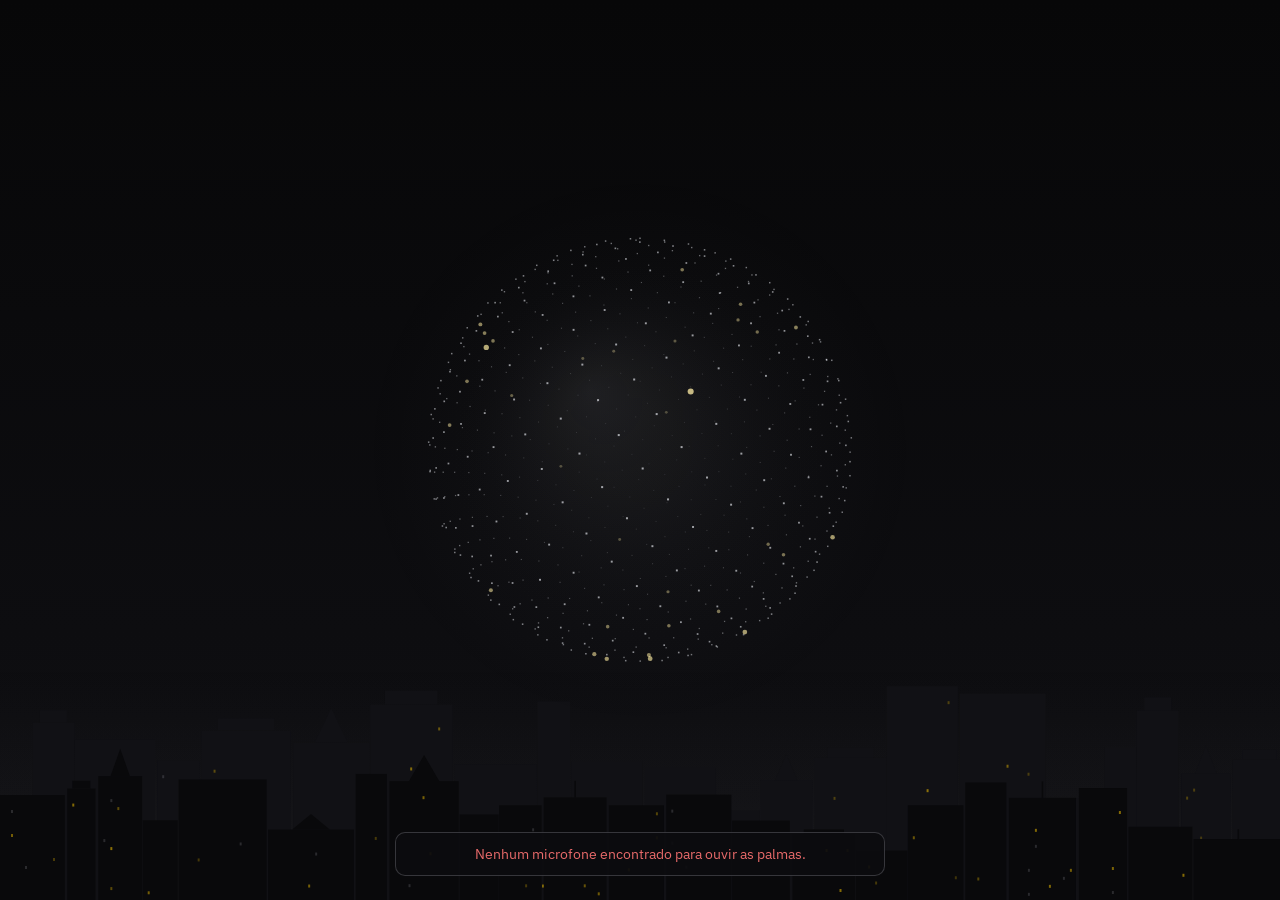
==== contrib/alfred/public/index.html @ 68f91561 "feat(alfred): butler personality — calls the user 'mestre', curiosity of the day, rest and water rem" ====
<!doctype html>
<html lang="pt-BR">
  <head>
    <meta charset="utf-8" />
    <meta name="viewport" content="width=device-width, initial-scale=1, viewport-fit=cover" />
    <title>Alfred</title>
    <link rel="preconnect" href="https://fonts.googleapis.com" />
    <link rel="preconnect" href="https://fonts.gstatic.com" crossorigin />
    <link
      rel="stylesheet"
      href="https://fonts.googleapis.com/css2?family=IBM+Plex+Sans:wght@300;400;500&family=Saira+Condensed:wght@500;600;700&family=Share+Tech+Mono&display=swap"
    />
    <link rel="stylesheet" href="hud.css" />
  </head>
  <body class="voice-only">
    <!-- Só voz: na tela, apenas o globo (e a cidade ao fundo). O microfone fica sempre ligado
         esperando “Alfred” ou duas palmas; o menu abre com a tecla M. -->
    <canvas id="skyline" aria-hidden="true"></canvas>
    <main class="stage" aria-label="Alfred">
      <canvas id="orb" aria-hidden="true"></canvas>
      <p class="sr-only" id="state" data-state="idle" aria-live="polite">Em espera</p>
    </main>
    <p class="notice" id="status" role="alert" hidden></p>
    <button class="menu-key" id="menuBtn" type="button" aria-label="Menu (tecla M)" aria-expanded="false" aria-controls="drawer">≡</button>

    <div class="scrim" id="scrim" hidden></div>
    <aside class="drawer" id="drawer" aria-label="Menu" hidden>
      <div class="drawer-head">
        <h2>ALFRED</h2>
        <button class="icon-btn" type="button" data-close aria-label="Fechar menu">✕</button>
      </div>

      <section>
        <div class="row">
          <h3>Conversa</h3>
          <button class="ghost" id="reset" type="button">Nova conversa</button>
        </div>
        <div id="log" aria-live="polite"></div>
      </section>

      <section>
        <h3>Opções</h3>
        <label class="switch" for="speak">Falar as respostas <input type="checkbox" id="speak" checked /></label>
        <label class="switch" for="wake">Ouvir sempre (responde ao ouvir “Alfred”) <input type="checkbox" id="wake" checked /></label>
        <label class="switch" for="clap">Ativar com duas palmas <input type="checkbox" id="clap" checked /></label>
        <label class="switch" for="clips">Frases gravadas (voz do Fabio) <input type="checkbox" id="clips" checked /></label>
        <label class="field" for="clapSensitivity" id="clapSensitivityField" hidden>
          Sensibilidade das palmas
          <select id="clapSensitivity">
            <option value="baixa">Baixa (ambiente barulhento)</option>
            <option value="media" selected>Média</option>
            <option value="alta">Alta (palmas fracas ou longe do microfone)</option>
          </select>
        </label>
        <div class="field" id="introField">
          <label class="switch" for="introOn">Tocar música ao chamar <input type="checkbox" id="introOn" checked /></label>
          <div class="row">
            <span id="introName" class="help">Tema do Alfred (original)</span>
            <button class="ghost" id="introPick" type="button">Escolher música…</button>
            <button class="ghost" id="introRemove" type="button" hidden>Remover</button>
          </div>
          <input type="file" id="introFile" accept="audio/*" hidden />
          <label class="field" for="introLength">
            Tocar por
            <select id="introLength">
              <option value="8">8 segundos</option>
              <option value="15" selected>15 segundos</option>
              <option value="30">30 segundos</option>
              <option value="0">Música inteira</option>
            </select>
          </label>
        </div>
      </section>

      <section>
        <details class="voice" id="voicePanel">
          <summary>Ajustar a voz</summary>
          <div class="voice-grid">
            <label class="field" for="engine" id="engineField" hidden>
              Motor
              <select id="engine">
                <option value="neural">Voz de IA</option>
                <option value="browser">Voz do navegador</option>
              </select>
            </label>
            <label class="field" for="aiVoice" id="aiVoiceField" hidden>
              Voz de IA
              <select id="aiVoice"></select>
            </label>
            <label class="field" for="voice" id="voiceField">
              Voz
              <select id="voice"></select>
            </label>
            <label class="field" for="rate" id="rateField">
              <span>Velocidade <output id="rateOut"></output></span>
              <input type="range" id="rate" min="0.7" max="1.4" step="0.05" />
            </label>
            <label class="field" for="pitch" id="pitchField">
              <span>Tom <output id="pitchOut"></output></span>
              <input type="range" id="pitch" min="0.5" max="1.3" step="0.05" />
            </label>
            <div class="field">
              <span>&nbsp;</span>
              <div class="row">
                <button class="ghost" id="testVoice" type="button">Testar</button>
                <button class="ghost" id="resetVoice" type="button">Padrão</button>
              </div>
            </div>
          </div>
        </details>
      </section>

      <section>
        <h3>Sistema</h3>
        <dl class="facts">
          <dt>Cérebro</dt>
          <dd id="chipBrain">—</dd>
          <dt>Voz</dt>
          <dd id="chipVoice">—</dd>
          <dt>Servidor</dt>
          <dd id="online">online</dd>
        </dl>
        <p class="help">Diga “Alfred, …” ou bata duas palmas para chamar · a conversa segue sem repetir o nome · “tchau” encerra · clique no globo para conversar · segure Espaço para uma frase · Esc interrompe a fala · tecla M abre e fecha este menu</p>
      </section>
    </aside>

    <script type="module">
      import {
        PHRASES,
        VOICE_DEFAULTS,
        VOICE_TEST_LINE,
        createEarcons,
        createSpeaker,
        greetingFor,
        isStopPhrase,
        matchWakeWord,
      } from "./voice.mjs";
      import { STATE_LABELS, createOrb, drawSkyline, playGothamTheme, setupDrawer } from "./hud.mjs";
      import { startClapListener } from "./clap.mjs";

      const $ = (id) => document.getElementById(id);
      const log = $("log");
      const store = {
        get(key, fallback) {
          try {
            const v = localStorage.getItem("alfred:" + key);
            return v === null ? fallback : JSON.parse(v);
          } catch {
            return fallback;
          }
        },
        set(key, value) {
          try {
            localStorage.setItem("alfred:" + key, JSON.stringify(value));
          } catch {}
        },
      };

      let history = store.get("history", []);
      let token = store.get("token", "");
      // Link do celular (--tunel): a senha vem em #token=… e sai da barra de endereço em seguida.
      const linkToken = location.hash.match(/(?:^#|&)token=([^&]+)/);
      if (linkToken) {
        token = decodeURIComponent(linkToken[1]);
        store.set("token", token);
        window.history.replaceState(null, "", location.pathname + location.search); // `history` aqui é a conversa
      }
      // "voice:v2": the first version stored a lowered pitch that made voices sound robotic.
      let voiceSettings = { ...VOICE_DEFAULTS, ...store.get("voice:v2", {}) };
      let busy = false;
      let ttsAvailable = false;
      let tts = null; // { provider, voice, voices } from /api/health
      // "toggle:listen": the microphone is always on now; the older "toggle:wake" defaulted to off.
      $("wake").checked = store.get("toggle:listen", true);
      for (const id of ["speak", "clips"]) {
        $(id).checked = store.get("toggle:" + id, $(id).checked);
      }

      // ---------- HUD ----------
      const orb = createOrb($("orb"));
      drawSkyline($("skyline"));
      const menu = setupDrawer({ button: $("menuBtn"), drawer: $("drawer"), scrim: $("scrim"), restoreFocus: false });
      function setPhase(phase, label) {
        orb.setState(phase);
        $("state").dataset.state = phase;
        $("state").textContent = label || STATE_LABELS[phase];
      }
      function settle() {
        // as palmas só valem com o Alfred parado (sem ouvir frase, sem falar, sem pensar)
        claps?.setMuted(busy || speaker.speaking || listening === "command" || voiceSession || !!intro);
        if (intro) return setPhase("speaking", "♪ " + introTitle);
        if (busy) return setPhase("thinking");
        if (speaker.speaking) return setPhase("speaking");
        if (listening === "command") return setPhase("listening", voiceSession ? "Ouvindo — pode falar" : "Ouvindo");
        const hints = [];
        if (listening === "wake") hints.push("diga “Alfred”");
        if (claps?.running) hints.push("bata duas palmas");
        setPhase("idle", hints.length ? `Em espera — ${hints.join(" ou ")}` : undefined);
      }

      let audioCtx = null;
      function analyse(audio) {
        // Only route through Web Audio when it is running; a suspended context would mute playback.
        try {
          audioCtx ??= new (window.AudioContext || window.webkitAudioContext)();
          if (audioCtx.state !== "running") return;
          const source = audioCtx.createMediaElementSource(audio);
          const analyser = audioCtx.createAnalyser();
          analyser.fftSize = 512;
          source.connect(analyser);
          analyser.connect(audioCtx.destination);
          orb.attachAnalyser(analyser);
        } catch {}
      }

      const authHeaders = () => (token ? { authorization: "Bearer " + token } : {});
      const earcons = createEarcons();
      const speaker = createSpeaker({
        getSettings: () => voiceSettings,
        fetchNeural: async (text) => {
          const res = await fetch("api/tts", {
            method: "POST",
            headers: { "content-type": "application/json", ...authHeaders() },
            body: JSON.stringify({ text, voice: voiceSettings.aiVoice || tts?.voice }),
          });
          if (!res.ok) throw new Error("tts " + res.status);
          return res.blob();
        },
        // A voz de IA falhou (chave, plano ou créditos): sem aviso na tela, o resto da conversa sai
        // na voz do navegador até o Alfred ser aberto de novo. O motivo aparece na janela preta.
        onError: () => {
          if (voiceSettings.engine !== "neural") return;
          voiceSettings = { ...voiceSettings, engine: "browser" };
          syncVoiceUi();
        },
        onWord: () => orb.pulse(),
        onAudio: analyse,
      });
      function unlockAudio() {
        speaker.unlock();
        if (claps && !claps.running) claps.resume().then(settle);
        try {
          audioCtx ??= new (window.AudioContext || window.webkitAudioContext)();
          if (audioCtx.state === "suspended") audioCtx.resume();
        } catch {}
        if (soundLocked) {
          soundLocked = false;
          clearStatus(SOUND_LOCKED);
          greetOnce();
        }
      }

      // Sem nenhum clique, o navegador pode bloquear o som (e as palmas). O atalho do Alfred abre
      // o Edge já liberado; fora dele, um clique no globo libera.
      const SOUND_LOCKED = "Clique no globo uma vez para ligar o som do Alfred.";
      let soundLocked = false;
      let greeted = false;
      // Ao abrir: na primeira vez do dia, o "bom dia" completo (dia, hora, clima e notícias);
      // nas outras, só "Alfred a postos".
      async function greetOnce() {
        if (greeted) return;
        greeted = true;
        const today = new Date().toLocaleDateString("pt-BR");
        if (!$("speak").checked || store.get("briefing", "") === today) return phrase("inicio");
        try {
          const res = await fetch("api/briefing", { headers: authHeaders(), signal: AbortSignal.timeout(15000) });
          const { text } = await res.json();
          if (!res.ok || !text) throw new Error("briefing " + res.status);
          store.set("briefing", today);
          speaker.sayAll(text);
        } catch {
          phrase("inicio");
        }
      }
      function checkSound() {
        let running = true;
        try {
          audioCtx ??= new (window.AudioContext || window.webkitAudioContext)();
          running = audioCtx.state === "running";
        } catch {}
        if (running) return greetOnce();
        soundLocked = true;
        if ($("status").hidden) setStatus(SOUND_LOCKED, true); // não cobre um aviso mais importante
      }

      // Frases fixas: gravadas (voz do Fabio) quando houver arquivo, senão na voz normal.
      function phrase(name) {
        const p = PHRASES[name];
        if (!p || !$("speak").checked) return false;
        if (p.file && $("clips").checked) speaker.playClip(p.file, p.text);
        else speaker.sayAll(p.text);
        return true;
      }

      // ---------- Interface ----------
      // Só voz: avisos comuns não aparecem; só problemas (microfone, servidor, cérebro) ficam na
      // tela, em uma linha discreta, até serem resolvidos.
      function setStatus(text, warn = false) {
        const show = !!(warn && text);
        $("status").textContent = show ? text : "";
        $("status").hidden = !show;
      }
      // Apaga o aviso só se ele ainda for aquele (outro problema pode ter aparecido depois).
      function clearStatus(text) {
        if ($("status").textContent === text) setStatus("");
      }
      function warnAloud(text) {
        setStatus(text, true);
        if ($("speak").checked) speaker.sayAll(text);
      }

      function addEntry(kind, text) {
        const entry = document.createElement("div");
        entry.className = "entry " + kind;
        const who = document.createElement("span");
        who.className = "who";
        const time = new Date().toLocaleTimeString("pt-BR", { hour: "2-digit", minute: "2-digit" });
        who.textContent = (kind === "user" ? "VOCÊ" : kind === "alfred" ? "ALFRED" : "SISTEMA") + " · " + time;
        const what = document.createElement("div");
        what.className = "what";
        setRichText(what, text);
        entry.append(who, what);
        log.appendChild(entry);
        log.scrollTop = log.scrollHeight;
        return what;
      }

      // Fontes clicáveis: [título](https://…) e endereços soltos viram links; todo o resto é texto.
      // Os elementos são criados um a um (nunca innerHTML), e só links http/https são aceitos.
      const LINKS = /\[([^\]\n]{1,200})\]\((https?:\/\/[^\s)]{1,500})\)|(https?:\/\/[^\s)<>\]]{1,500})/g;
      function setRichText(el, text) {
        el.textContent = "";
        let last = 0;
        for (const m of String(text).matchAll(LINKS)) {
          el.append(text.slice(last, m.index));
          const a = document.createElement("a");
          a.href = m[2] || m[3];
          a.textContent = m[1] || m[3];
          a.target = "_blank";
          a.rel = "noopener noreferrer";
          el.append(a);
          last = m.index + m[0].length;
        }
        el.append(text.slice(last));
      }

      function render() {
        log.innerHTML = "";
        if (history.length === 0) addEntry("alfred", "Boa noite. Em que posso ser útil?");
        for (const m of history) addEntry(m.role === "user" ? "user" : "alfred", m.content);
      }

      function voiceLabel() {
        if (voiceSettings.engine === "neural" && ttsAvailable) {
          return "IA · " + (tts?.voices?.length ? voiceSettings.aiVoice || tts.voice : tts?.label || tts?.voice || "");
        }
        return "Navegador";
      }

      // ---------- Painel de voz ----------
      function syncVoiceUi() {
        $("engine").value = voiceSettings.engine;
        $("rate").value = voiceSettings.rate;
        $("pitch").value = voiceSettings.pitch;
        $("rateOut").textContent = Number(voiceSettings.rate).toFixed(2) + "×";
        $("pitchOut").textContent = Number(voiceSettings.pitch).toFixed(2);
        const neural = voiceSettings.engine === "neural" && ttsAvailable;
        $("voiceField").hidden = neural;
        $("pitchField").hidden = neural;
        $("rateField").hidden = neural;
        $("aiVoiceField").hidden = !neural || !(tts?.voices?.length > 0);
        $("voice").value = voiceSettings.voiceURI;
        $("aiVoice").value = voiceSettings.aiVoice || tts?.voice || "";
        $("chipVoice").textContent = voiceLabel();
      }
      function saveVoice(patch) {
        voiceSettings = { ...voiceSettings, ...patch };
        store.set("voice:v2", voiceSettings);
        syncVoiceUi();
      }
      speaker.onVoices((voices) => {
        const select = $("voice");
        select.innerHTML = "";
        select.add(new Option("Automática (melhor disponível)", ""));
        for (const v of voices) select.add(new Option(`${v.name} (${v.lang})`, v.voiceURI));
        if (voices.length === 0) select.add(new Option("Nenhuma voz em português neste navegador", ""));
        syncVoiceUi();
      });
      $("engine").addEventListener("change", (e) => saveVoice({ engine: e.target.value }));
      $("voice").addEventListener("change", (e) => saveVoice({ voiceURI: e.target.value }));
      $("aiVoice").addEventListener("change", (e) => saveVoice({ aiVoice: e.target.value }));
      $("rate").addEventListener("input", (e) => saveVoice({ rate: Number(e.target.value) }));
      $("pitch").addEventListener("input", (e) => saveVoice({ pitch: Number(e.target.value) }));
      $("testVoice").addEventListener("click", () => {
        unlockAudio();
        speaker.cancel();
        speaker.sayAll(VOICE_TEST_LINE);
      });
      $("resetVoice").addEventListener("click", () => {
        unlockAudio();
        saveVoice({ ...VOICE_DEFAULTS, engine: ttsAvailable ? "neural" : "browser" });
        speaker.cancel();
        speaker.sayAll(VOICE_TEST_LINE);
      });

      speaker.onChange((speaking) => {
        if (speaking) stopListening(); // não ouvir a própria voz
        else scheduleListening();
        settle();
      });

      // ---------- Conversa ----------
      async function ask(text, { viaVoice = false } = {}) {
        text = text.trim();
        if (!text || busy) return;
        busy = true;
        cueNext = viaVoice;
        stopListening();
        speaker.cancel();
        setStatus("");
        settle();
        const chunker = speaker.chunker();
        const say = (pieces) => {
          if ($("speak").checked) for (const p of pieces) speaker.say(p);
        };

        history.push({ role: "user", content: text });
        addEntry("user", text);
        const entry = addEntry("alfred", "…");

        let full = "";
        let saidMoment = false;
        try {
          const res = await fetch("api/chat", {
            method: "POST",
            headers: { "content-type": "application/json", ...authHeaders() },
            body: JSON.stringify({ messages: history }),
          });
          if (res.status === 401) {
            token = window.prompt("Token de acesso do Alfred:") || "";
            store.set("token", token);
            throw new Error("Token inválido. Tente de novo.");
          }
          if (!res.ok) {
            const err = await res.json().catch(() => ({}));
            throw new Error(err.error || "Erro " + res.status);
          }
          const reader = res.body.getReader();
          const decoder = new TextDecoder();
          let buf = "";
          for (;;) {
            const { value, done } = await reader.read();
            if (done) break;
            buf += decoder.decode(value, { stream: true });
            const events = buf.split("\n\n");
            buf = events.pop();
            for (const ev of events) {
              const data = ev.replace(/^data:\s*/, "");
              if (!data || data === "[DONE]") continue;
              const msg = JSON.parse(data);
              if (msg.error) throw new Error(msg.error);
              if (msg.status) {
                setPhase("thinking", msg.status); // “Pesquisando: …”, “Lendo g1.globo.com”
                if (!full && !saidMoment) {
                  saidMoment = true;
                  phrase("momento"); // “Um momento, mestre. Vou verificar.”
                }
                continue;
              }
              full += msg.text;
              entry.textContent = full;
              log.scrollTop = log.scrollHeight;
              say(chunker.push(msg.text));
            }
          }
          say(chunker.flush());
          setRichText(entry, full);
          history.push({ role: "assistant", content: full || "(sem resposta)" });
          store.set("history", history.slice(-40));
        } catch (err) {
          history.pop();
          entry.closest(".entry").remove();
          addEntry("note", err.message);
          phrase("erro"); // o motivo fica no histórico do menu (tecla M)
        } finally {
          busy = false;
          settle();
          scheduleListening();
        }
      }

      // ---------- Microfone ----------
      // O microfone fica sempre esperando “Alfred”. Chamado, ele ouve uma frase, responde e volta a
      // ouvir sozinho, até você dizer "tchau" ou ficar ~1 minuto em silêncio. Enquanto Alfred fala,
      // o microfone fica fechado para ele não ouvir a própria voz.
      const Recognition = window.SpeechRecognition || window.webkitSpeechRecognition;
      const MIC_ERRORS = {
        "not-allowed":
          "O navegador bloqueou o microfone. Libere o microfone para o Alfred nas configurações do Edge, em Permissões do site, e abra o Alfred de novo.",
        "service-not-allowed":
          "Este navegador não liberou o reconhecimento de voz. Abra o Alfred no Edge ou no Chrome.",
        "audio-capture":
          "Nenhum microfone encontrado. Confira se ele está conectado e liberado em Configurações do Windows → Privacidade → Microfone; tento de novo em 30 segundos.",
        network:
          "O reconhecimento de voz não conseguiu conectar. Confira a internet; tento de novo em 30 segundos.",
        "language-not-supported": "Este navegador não reconhece português. Abra o Alfred no Edge ou no Chrome.",
      };
      // Falhas passageiras (internet caiu, microfone desconectado por um momento): tenta de novo.
      const TRANSIENT_MIC_ERRORS = new Set(["network", "audio-capture"]);
      const MAX_SILENT_ROUNDS = 8; // ~1 minuto: o navegador encerra cada escuta após ~5–8 s de silêncio
      let rec = null;
      let listening = null; // "command" | "wake" | null
      let scheduled = null;
      let quickEnds = 0;
      let voiceSession = false;
      let silentRounds = 0;
      let cueNext = false; // bipe só quando é a vez do usuário falar de novo, não a cada reinício
      let retryTimer = null;

      if (!Recognition) {
        $("wake").disabled = true;
        setStatus("Para conversar por voz, abra o Alfred no Edge ou no Chrome — este navegador não tem reconhecimento de voz.", true);
      } else if (navigator.brave) {
        setStatus("O Brave não faz reconhecimento de voz. Para conversar falando, abra o Alfred no Edge ou no Chrome.", true);
      }

      function startVoiceSession() {
        if (!Recognition) {
          setStatus("Para conversar por voz, abra o Alfred no Edge ou no Chrome.", true);
          return;
        }
        voiceSession = true;
        silentRounds = 0;
        quickEnds = 0;
        speaker.cancel();
        earcons.listen();
        listen("command");
      }

      function endVoiceSession(message, warn = false, silent = false) {
        const was = voiceSession;
        voiceSession = false;
        stopListening();
        if (warn) setStatus(message, true);
        if (was && silent) phrase("pausa"); // “Estarei por aqui, mestre. É só chamar.”
        scheduleListening(); // volta a esperar “Alfred”, se essa opção estiver ligada
      }

      // Mostra o problema e volta a ouvir sozinho daqui a 30 s (o microfone é sempre ligado).
      function retryListening(message) {
        setStatus(message, true);
        clearTimeout(retryTimer);
        retryTimer = setTimeout(() => {
          clearStatus(message);
          scheduleListening();
        }, 30_000);
      }

      function stopListening() {
        clearTimeout(scheduled);
        scheduled = null;
        if (!rec) return;
        const r = rec;
        rec = null;
        listening = null;
        r.onend = null;
        r.onresult = null;
        r.onerror = null;
        try {
          r.abort();
        } catch {}
        settle();
      }

      function listen(mode) {
        if (!Recognition) return;
        stopListening();
        const r = new Recognition();
        r.lang = "pt-BR";
        r.interimResults = true;
        r.continuous = mode === "wake";
        r.maxAlternatives = 1;
        const startedAt = Date.now();
        let finalText = "";
        let commandText = "";
        let fired = false;
        let heardSomething = false;
        let fatal = null;

        r.onresult = (e) => {
          heardSomething = true;
          let interim = "";
          for (let i = e.resultIndex; i < e.results.length; i++) {
            const res = e.results[i];
            if (res.isFinal) finalText += res[0].transcript + " ";
            else interim += res[0].transcript;
          }
          if (mode === "command") {
            commandText = (finalText + interim).trim();
            return;
          }
          // wake: só reage a frases finais que contêm “Alfred”; o resto é descartado.
          if (fired) return;
          const heard = matchWakeWord(finalText);
          if (!heard) {
            finalText = "";
            return;
          }
          fired = true;
          voiceSession = true; // chamou pelo nome: a conversa continua por voz
          silentRounds = 0;
          stopListening();
          if (heard.command) {
            ask(heard.command, { viaVoice: true });
          } else {
            cueNext = true; // bipe quando ele terminar de falar e for a sua vez
            if (!phrase("chamada")) scheduleListening(); // “Pois não, mestre?”
          }
        };
        r.onerror = (e) => {
          if (MIC_ERRORS[e.error]) fatal = e.error;
          // "no-speech" e "aborted" são normais: silêncio, ou nós mesmos fechamos o microfone.
        };
        r.onend = () => {
          if (rec !== r) return;
          rec = null;
          listening = null;
          settle();
          if (fatal && TRANSIENT_MIC_ERRORS.has(fatal)) {
            voiceSession = false;
            retryListening(MIC_ERRORS[fatal]);
            return;
          }
          if (fatal) {
            // Só nesta abertura: ao abrir o Alfred de novo, ele tenta o microfone outra vez.
            $("wake").checked = false;
            endVoiceSession();
            warnAloud(MIC_ERRORS[fatal]);
            return;
          }
          if (mode === "command") {
            const text = commandText.trim();
            if (text) {
              silentRounds = 0;
              if (voiceSession && isStopPhrase(text)) {
                endVoiceSession();
                phrase("despedida"); // “Às suas ordens, mestre.”
                return;
              }
              earcons.done();
              ask(text, { viaVoice: true });
              return;
            }
            if (voiceSession && ++silentRounds >= MAX_SILENT_ROUNDS) {
              endVoiceSession("", false, true); // volta a esperar “Alfred”
              return;
            }
          }
          // Evita loop quente se o reconhecimento cair logo ao abrir (sem rede, sem permissão).
          quickEnds = !heardSomething && Date.now() - startedAt < 1500 ? quickEnds + 1 : 0;
          if (quickEnds >= 3) {
            // O microfone fica sempre ligado: em vez de desistir, tenta de novo daqui a pouco.
            quickEnds = 0;
            voiceSession = false;
            retryListening("O microfone parou de responder. Confira se ele está liberado; tento de novo em 30 segundos.");
            return;
          }
          scheduleListening();
        };

        try {
          r.start();
        } catch {
          return;
        }
        rec = r;
        listening = mode;
        settle();
      }

      // Decide o que o microfone faz quando Alfred termina de falar (ou quando uma escuta acaba).
      function scheduleListening() {
        clearTimeout(scheduled);
        scheduled = setTimeout(() => {
          scheduled = null;
          if (busy || speaker.speaking || rec || intro) return;
          if (voiceSession) {
            if (cueNext) earcons.listen();
            cueNext = false;
            return listen("command");
          }
          if ($("wake").checked) listen("wake");
        }, 200);
      }

      function interrupt() {
        stopIntro();
        speaker.cancel();
        settle();
      }

      // Clique no globo: libera o som, corta a música de abertura ou liga/desliga a conversa.
      // Segurar o globo (~0,7 s) abre o menu: é o jeito no celular, que não tem a tecla M.
      let pressTimer = null;
      let longPressed = false;
      $("orb").addEventListener("pointerdown", () => {
        longPressed = false;
        clearTimeout(pressTimer);
        pressTimer = setTimeout(() => {
          longPressed = true;
          menu.open(true);
        }, 700);
      });
      for (const ev of ["pointerup", "pointerleave", "pointercancel"]) {
        $("orb").addEventListener(ev, () => clearTimeout(pressTimer));
      }
      $("orb").addEventListener("contextmenu", (e) => e.preventDefault());
      $("orb").addEventListener("click", () => {
        if (longPressed) return; // foi o toque longo do menu
        const wasLocked = soundLocked;
        unlockAudio();
        if (wasLocked) return; // esse clique só ligou o som (e o “Alfred a postos”)
        if (intro) return stopIntro();
        if (voiceSession) endVoiceSession();
        else startVoiceSession();
      });
      $("wake").addEventListener("change", (e) => {
        store.set("toggle:listen", e.target.checked);
        if (e.target.checked) scheduleListening();
        else if (listening === "wake") stopListening();
      });
      $("clips").addEventListener("change", (e) => store.set("toggle:clips", e.target.checked));
      $("speak").addEventListener("change", (e) => {
        store.set("toggle:speak", e.target.checked);
        if (!e.target.checked) speaker.cancel();
      });

      // ---------- Duas palmas ----------
      // O microfone fica aberto só para o detector de palmas (no próprio PC, nada é enviado).
      // Duas palmas com o Alfred parado: ele responde e começa a conversa por voz.
      let claps = null;
      let clapStarting = false;
      const CLAP_ERRORS = {
        unsupported: "Este navegador não consegue ouvir palmas. Use o Edge ou o Chrome.",
        denied: "O navegador bloqueou o microfone para as palmas. Libere o microfone para o Alfred nas configurações do Edge, em Permissões do site.",
        "no-mic": "Nenhum microfone encontrado para ouvir as palmas.",
      };

      async function onDoubleClap() {
        if (voiceSession || busy || speaker.speaking || intro) return;
        stopListening(); // sai do “Chamar por Alfred” já: nada de responder por cima da música
        if ($("introOn").checked) {
          const music = await idb("get");
          if (music) await playIntro(music);
          else await playTheme();
          if (voiceSession || busy || speaker.speaking) return; // algo começou durante a música
        }
        voiceSession = true;
        silentRounds = 0;
        quickEnds = 0;
        cueNext = true;
        // “Bom dia / Boa tarde / Boa noite, mestre. Em que posso ser útil?” — ao terminar, ele ouve
        if (!phrase(greetingFor())) listen("command");
        settle();
      }

      async function enableClaps() {
        if (claps || clapStarting) return;
        clapStarting = true;
        try {
          claps = await startClapListener({
            sensitivity: $("clapSensitivity").value,
            onDoubleClap,
          });
          if (!$("clap").checked) {
            claps.stop(); // desligaram enquanto o microfone abria
            claps = null;
            return;
          }
          if (!claps.running) checkSound(); // o navegador ainda não liberou o som: pede um clique
        } catch (err) {
          $("clap").checked = false; // só nesta abertura
          setStatus(CLAP_ERRORS[err?.code] || "Não consegui ligar o detector de palmas.", true);
        } finally {
          clapStarting = false;
          $("clapSensitivityField").hidden = !$("clap").checked;
          settle();
        }
      }

      function disableClaps() {
        claps?.stop();
        claps = null;
        settle();
      }

      // "toggle:claps": as palmas agora vêm ligadas; a chave antiga podia guardar um "desligado" antigo.
      $("clap").checked = store.get("toggle:claps", true);
      $("clapSensitivity").value = store.get("clapSensitivity", "media");
      $("clapSensitivityField").hidden = !$("clap").checked;
      $("clap").addEventListener("change", (e) => {
        store.set("toggle:claps", e.target.checked);
        $("clapSensitivityField").hidden = !e.target.checked;
        if (e.target.checked) {
          unlockAudio();
          enableClaps();
        } else disableClaps();
      });
      // ---------- Música de abertura ----------
      // O arquivo escolhido fica guardado no navegador deste PC (IndexedDB) e toca antes do
      // “Pois não, mestre?” quando você bate duas palmas.
      let intro = null; // { audio, timer, done }
      let introTitle = "";

      function idb(op, value) {
        return new Promise((resolve) => {
          let req;
          try {
            req = indexedDB.open("alfred", 1);
          } catch {
            return resolve(null);
          }
          req.onupgradeneeded = () => req.result.createObjectStore("files");
          req.onerror = () => resolve(null);
          req.onsuccess = () => {
            const tx = req.result.transaction("files", op === "get" ? "readonly" : "readwrite");
            const store = tx.objectStore("files");
            const r = op === "get" ? store.get("intro") : op === "set" ? store.put(value, "intro") : store.delete("intro");
            r.onsuccess = () => resolve(op === "get" ? r.result ?? null : true);
            r.onerror = () => resolve(null);
          };
        });
      }

      function playIntro(music) {
        return new Promise((resolve) => {
          const url = URL.createObjectURL(music.blob);
          const audio = new Audio(url);
          introTitle = music.name.replace(/\.[^.]+$/, "");
          const seconds = Number($("introLength").value);
          let fading = null;
          const done = () => {
            if (!intro || intro.audio !== audio) return;
            clearTimeout(intro.timer);
            clearInterval(fading);
            audio.pause();
            URL.revokeObjectURL(url);
            intro = null;
            settle();
            resolve();
          };
          const fadeOut = () => {
            fading = setInterval(() => {
              audio.volume = Math.max(0, audio.volume - 0.05);
              if (audio.volume <= 0.01) done();
            }, 100); // ~2 s
          };
          intro = { audio, done, timer: seconds > 0 ? setTimeout(fadeOut, seconds * 1000) : null };
          audio.onended = done;
          audio.onerror = done;
          analyse(audio); // o globo pulsa com a música
          settle();
          audio.play().catch(done);
        });
      }

      // Sem arquivo escolhido: o “Tema do Alfred”, composto na hora pelo navegador.
      function playTheme() {
        try {
          audioCtx ??= new (window.AudioContext || window.webkitAudioContext)();
        } catch {
          return Promise.resolve();
        }
        if (audioCtx.state !== "running") audioCtx.resume();
        const analyser = audioCtx.createAnalyser();
        analyser.fftSize = 512;
        analyser.connect(audioCtx.destination);
        orb.attachAnalyser(analyser);
        const theme = playGothamTheme(audioCtx, analyser);
        introTitle = "Tema do Alfred";
        return new Promise((resolve) => {
          const done = () => {
            if (!intro || intro.theme !== theme) return;
            intro = null;
            settle();
            resolve();
          };
          intro = { theme, done: () => (theme.stop(), done()) };
          theme.done.then(done);
          settle();
        });
      }

      function stopIntro() {
        intro?.done();
      }

      async function showIntro() {
        const music = await idb("get");
        $("introName").textContent = music ? music.name : "Tema do Alfred (original)";
        $("introRemove").hidden = !music;
      }
      $("introPick").addEventListener("click", () => $("introFile").click());
      $("introFile").addEventListener("change", async (e) => {
        const file = e.target.files?.[0];
        e.target.value = "";
        if (!file) return;
        const ok = await idb("set", { name: file.name, blob: file });
        setStatus(ok ? `Música de abertura: ${file.name}` : "Não consegui guardar a música neste navegador.", !ok);
        showIntro();
      });
      $("introRemove").addEventListener("click", async () => {
        await idb("delete");
        showIntro();
      });
      $("introOn").checked = store.get("toggle:introOn", true);
      $("introOn").addEventListener("change", (e) => store.set("toggle:introOn", e.target.checked));
      $("introLength").value = store.get("introLength", "15");
      $("introLength").addEventListener("change", (e) => store.set("introLength", e.target.value));
      showIntro();

      $("clapSensitivity").addEventListener("change", (e) => {
        store.set("clapSensitivity", e.target.value);
        claps?.setSensitivity(e.target.value);
      });
      document.addEventListener("keydown", (e) => {
        if (e.key === "Escape") interrupt();
        // M abre e fecha o menu (opções, voz, histórico), que não aparece na tela.
        if ((e.key === "m" || e.key === "M") && !e.ctrlKey && !e.metaKey && !e.altKey && !e.repeat) {
          const typing = /^(INPUT|SELECT|TEXTAREA)$/.test(document.activeElement?.tagName ?? "");
          if (!typing) {
            e.preventDefault();
            menu.open($("drawer").hidden);
          }
        }
        // Espaço (fora do campo de texto): segure para falar uma frase só.
        if (e.code === "Space" && document.activeElement === document.body && !e.repeat) {
          e.preventDefault();
          const wasLocked = soundLocked;
          unlockAudio();
          if (wasLocked) return; // essa tecla só ligou o som (e o “Alfred a postos”)
          speaker.cancel();
          if (listening !== "command") {
            earcons.listen();
            listen("command");
          }
        }
      });
      document.addEventListener("keyup", (e) => {
        if (e.code === "Space" && listening === "command" && !voiceSession && document.activeElement === document.body) {
          rec.stop();
        }
      });
      document.addEventListener("pointerdown", unlockAudio, { once: true });

      $("reset").addEventListener("click", () => {
        interrupt();
        history = [];
        store.set("history", history);
        render();
      });

      fetch("api/health")
        .then((r) => r.json())
        .then((h) => {
          $("chipBrain").textContent = h.brain || "nenhum";
          if (h.brainFound === false) {
            if ($("speak").checked) speaker.sayAll("Estou sem cérebro para responder, mestre.");
            setStatus("Sem cérebro: rode o instalador de novo e escolha a opção 1 (IA no seu PC, grátis e sem chave), ou coloque uma chave grátis do Gemini (aistudio.google.com/apikey) em GEMINI_API_KEY no alfred.env, ou instale o Claude Code, ou coloque OPENAI_API_KEY. Rode windows\\diagnostico.cmd para testar.", true);
          }
          tts = h.tts || null;
          ttsAvailable = !!tts;
          $("engineField").hidden = !ttsAvailable;
          const aiSelect = $("aiVoice");
          aiSelect.innerHTML = "";
          for (const v of tts?.voices ?? []) aiSelect.add(new Option(v === tts.voice ? v + " (padrão)" : v, v));
          // Uma voz de IA nova (ex.: a chave do ElevenLabs acabou de entrar) passa a ser a voz do Alfred.
          if (ttsAvailable && (!store.get("voice:v2", null) || store.get("ttsProvider", "") !== tts.provider)) {
            saveVoice({ engine: "neural" });
          }
          store.set("ttsProvider", tts?.provider || "");
          if (!ttsAvailable && voiceSettings.engine === "neural") saveVoice({ engine: "browser" });
          syncVoiceUi();
        })
        .catch(() => {
          $("online").textContent = "offline";
          setStatus("Servidor do Alfred offline.", true);
        });

      syncVoiceUi();
      render();
      settle();
      if ($("wake").checked) scheduleListening();
      if ($("clap").checked) enableClaps();
      setTimeout(checkSound, 300); // “Alfred a postos, mestre. É só me chamar.”
    </script>
  </body>
</html>
---- contrib/alfred/public/hud.css ----
/* Alfred — Gotham à noite. Shared by the local page and the Claude artifact.
   Layout: wordmark + clock + menu on top / the particle globe and Alfred's words in the middle /
   one quiet input bar at the bottom. Everything else (history, voice settings, options) lives in
   a drawer behind the menu. Near-black, graphite and a single sparing yellow. Single dark theme on
   purpose; every color is explicit so any host background is covered. */
:root {
  --void: #070708;
  --night: #0d0d10;
  --surface: #121215;
  --line: rgba(190, 192, 200, 0.12);
  --line-strong: rgba(190, 192, 200, 0.24);
  --bright: #ecebe7;
  --text: #a7a9b0;
  --muted: #64666d;
  --accent: #f5c400;
  --danger: #e86a6a;
  --font-display: "Saira Condensed", "Arial Narrow", "Segoe UI", system-ui, sans-serif;
  --font-body: "IBM Plex Sans", system-ui, -apple-system, "Segoe UI", sans-serif;
  --font-data: "Share Tech Mono", ui-monospace, "Cascadia Mono", Consolas, monospace;
  color-scheme: dark;
}
* {
  box-sizing: border-box;
}
[hidden] {
  display: none !important;
}
html,
body {
  height: 100%;
  margin: 0;
}
body {
  background: linear-gradient(to bottom, var(--void) 0%, var(--night) 70%, #101013 100%);
  color: var(--text);
  font: 15px/1.55 var(--font-body);
  overflow: hidden;
}

/* the city: one dark silhouette at the bottom, drawn by hud.mjs */
#skyline {
  position: fixed;
  left: 0;
  right: 0;
  bottom: 0;
  width: 100%;
  height: 26vh;
  pointer-events: none;
  z-index: 0;
}

.hud {
  position: relative;
  z-index: 1;
  height: 100%;
  display: grid;
  grid-template-rows: auto minmax(0, 1fr) auto;
  grid-template-columns: minmax(0, 1fr);
  max-width: 960px;
  margin: 0 auto;
  padding-inline: 16px;
}

/* ---------- top ---------- */
.hud-top {
  display: flex;
  align-items: center;
  gap: 16px;
  padding-block: 18px 0;
}
.wordmark {
  margin: 0;
  flex: 1;
  font: 600 1.05rem/1 var(--font-display);
  letter-spacing: 0.5em;
  color: var(--bright);
}
.clock {
  font: 0.85rem/1 var(--font-data);
  letter-spacing: 0.08em;
  font-variant-numeric: tabular-nums;
  color: var(--muted);
}
button.icon-btn {
  width: 40px;
  height: 40px;
  min-height: 0;
  padding: 0;
  border-color: transparent;
  font: 1.25rem/1 var(--font-body);
  letter-spacing: 0;
  color: var(--text);
}
button.icon-btn:hover:not(:disabled) {
  border-color: var(--line-strong);
  background: none;
}

/* ---------- stage ---------- */
.stage {
  display: flex;
  flex-direction: column;
  align-items: center;
  justify-content: center;
  gap: 14px;
  min-height: 0;
  padding-block: 8px 4vh;
  text-align: center;
}
#orb {
  width: min(46vh, 100%, 420px);
  aspect-ratio: 1;
  max-width: 100%;
  display: block;
}
.state {
  font: 500 0.72rem/1 var(--font-display);
  letter-spacing: 0.42em;
  text-transform: uppercase;
  color: var(--muted);
}
.state[data-state="listening"],
.state[data-state="speaking"] {
  color: var(--accent);
}
.caption {
  min-height: 3em;
  max-width: 34em;
  margin: 0;
  font: 300 1.3rem/1.5 var(--font-body);
  color: var(--bright);
  text-wrap: balance;
  overflow-wrap: anywhere;
}
.suggestions {
  display: flex;
  flex-wrap: wrap;
  justify-content: center;
  gap: 8px;
  max-width: 560px;
}
.suggestions button {
  text-transform: none;
  letter-spacing: 0.01em;
  font: 0.88rem/1.2 var(--font-body);
  color: var(--text);
  border-color: var(--line);
  min-height: 36px;
}

/* ---------- input bar ---------- */
.hud-bar {
  padding-block: 0 20px;
  padding-bottom: calc(20px + env(safe-area-inset-bottom, 0px));
}
.status {
  display: flex;
  justify-content: center;
  align-items: center;
  flex-wrap: wrap;
  gap: 10px;
  min-height: 1.4em;
  margin: 0 0 10px;
  font-size: 0.85rem;
  color: var(--text);
  text-align: center;
}
#status.warn {
  color: var(--danger);
}
.hud-bar form {
  display: flex;
  align-items: center;
  gap: 6px;
  max-width: 640px;
  margin: 0 auto;
  padding: 6px;
  border: 1px solid var(--line);
  border-radius: 999px;
  background: rgba(18, 18, 21, 0.86);
  backdrop-filter: blur(8px);
}
.hud-bar form:focus-within {
  border-color: var(--line-strong);
}
button#mic {
  flex: none;
  width: 44px;
  height: 44px;
  min-height: 0;
  padding: 0;
  border-radius: 50%;
  font: 1.1rem/1 var(--font-body);
  letter-spacing: 0;
}
/* voice conversation on: the ring stays lit; it breathes while it is your turn */
button#mic.session {
  border-color: var(--accent);
  color: var(--accent);
}
button#mic.listening,
button#mic.on {
  border-color: var(--accent);
  color: var(--accent);
  box-shadow: 0 0 0 4px rgba(245, 196, 0, 0.12);
  animation: mic-breathe 1.6s ease-in-out infinite;
}
@keyframes mic-breathe {
  50% {
    box-shadow: 0 0 0 7px rgba(245, 196, 0, 0.05);
  }
}
#text {
  flex: 1;
  min-width: 0;
  border: 0;
  outline: none;
  background: none;
  color: var(--bright);
  font: 1rem var(--font-body);
  padding: 10px 6px;
}
#text::placeholder {
  color: var(--muted);
}
button#send {
  flex: none;
  width: 44px;
  height: 44px;
  min-height: 0;
  padding: 0;
  border-radius: 50%;
  border: 0;
  background: var(--bright);
  color: var(--void);
  font: 600 1.1rem/1 var(--font-body);
  letter-spacing: 0;
}
button#send:hover:not(:disabled) {
  background: #ffffff;
}

/* ---------- buttons (generic) ---------- */
button {
  font: 500 0.78rem/1 var(--font-display);
  letter-spacing: 0.14em;
  text-transform: uppercase;
  color: var(--bright);
  background: none;
  border: 1px solid var(--line-strong);
  border-radius: 6px;
  padding: 9px 14px;
  min-height: 38px;
  cursor: pointer;
  transition:
    background 0.2s,
    border-color 0.2s;
}
button:hover:not(:disabled) {
  background: rgba(236, 235, 231, 0.06);
}
button:disabled {
  opacity: 0.4;
  cursor: default;
}
button.ghost {
  min-height: 32px;
  padding: 7px 12px;
}
button.text-btn {
  border: 0;
  min-height: 0;
  padding: 2px 4px;
  color: var(--accent);
}
button:focus-visible,
input:focus-visible,
select:focus-visible,
summary:focus-visible {
  outline: 2px solid var(--accent);
  outline-offset: 2px;
}
#text:focus-visible {
  outline: none;
}

/* ---------- drawer (menu) ---------- */
.scrim {
  position: fixed;
  inset: 0;
  z-index: 20;
  background: rgba(0, 0, 0, 0.55);
}
.drawer {
  position: fixed;
  top: 0;
  right: 0;
  bottom: 0;
  z-index: 21;
  width: min(400px, 100%);
  display: flex;
  flex-direction: column;
  gap: 24px;
  padding: 20px;
  padding-top: calc(20px + env(safe-area-inset-top, 0px));
  padding-bottom: calc(20px + env(safe-area-inset-bottom, 0px));
  background: var(--surface);
  border-left: 1px solid var(--line);
  overflow-y: auto;
}
.drawer-head {
  display: flex;
  align-items: center;
  justify-content: space-between;
}
.drawer h2 {
  margin: 0;
  font: 600 1rem/1 var(--font-display);
  letter-spacing: 0.42em;
  color: var(--bright);
}
.drawer h3 {
  margin: 0;
  font: 600 0.74rem/1 var(--font-display);
  letter-spacing: 0.3em;
  text-transform: uppercase;
  color: var(--muted);
}
.drawer section {
  display: grid;
  gap: 12px;
}
.drawer .row {
  display: flex;
  flex-wrap: wrap;
  align-items: center;
  justify-content: space-between;
  gap: 8px;
}
.switch {
  display: flex;
  align-items: center;
  justify-content: space-between;
  gap: 12px;
  color: var(--text);
  cursor: pointer;
}
.switch input {
  accent-color: var(--accent);
  width: 18px;
  height: 18px;
  margin: 0;
}
.facts {
  display: grid;
  grid-template-columns: auto 1fr;
  gap: 6px 14px;
  margin: 0;
  font-size: 0.88rem;
}
.facts dt {
  color: var(--muted);
}
.facts dd {
  margin: 0;
  color: var(--bright);
  min-width: 0;
  overflow-wrap: anywhere;
}
.help {
  margin: 0;
  font-size: 0.85rem;
  color: var(--muted);
}

/* history */
#log {
  display: flex;
  flex-direction: column;
  gap: 12px;
  max-height: 40vh;
  overflow-y: auto;
  padding-right: 4px;
  scrollbar-color: var(--line-strong) transparent;
}
.entry {
  display: grid;
  gap: 2px;
  min-width: 0;
}
.entry .who {
  font: 0.68rem/1 var(--font-data);
  letter-spacing: 0.14em;
  color: var(--muted);
}
.entry.user .who {
  color: var(--accent);
}
.entry .what {
  white-space: pre-wrap;
  overflow-wrap: anywhere;
  color: var(--text);
}
.entry.alfred .what {
  color: var(--bright);
}
.entry .what a {
  color: var(--accent);
  text-decoration: none;
  border-bottom: 1px solid rgba(245, 196, 0, 0.35);
}
.entry .what a:hover {
  border-bottom-color: var(--accent);
}
.entry.note .what {
  color: var(--danger);
  font-size: 0.88rem;
}

/* voice settings */
details.voice summary {
  cursor: pointer;
  color: var(--text);
  list-style: none;
}
details.voice summary::-webkit-details-marker {
  display: none;
}
details.voice summary::after {
  content: " ›";
  color: var(--muted);
}
details.voice[open] summary::after {
  content: " ⌄";
}
.voice-grid {
  display: grid;
  grid-template-columns: repeat(auto-fit, minmax(min(150px, 100%), 1fr));
  gap: 12px 14px;
  padding-top: 12px;
}
.field {
  display: flex;
  flex-direction: column;
  gap: 4px;
  min-width: 0;
  font: 0.72rem/1.2 var(--font-data);
  letter-spacing: 0.08em;
  color: var(--muted);
}
.field output {
  color: var(--bright);
}
.field select,
.field input[type="range"] {
  width: 100%;
}
select {
  font: 0.85rem var(--font-body);
  color: var(--bright);
  background: var(--night);
  border: 1px solid var(--line-strong);
  border-radius: 6px;
  padding: 7px 8px;
}
input[type="range"] {
  accent-color: var(--accent);
}

/* ---------- narrow screens ---------- */
/* ---------- local page: voice only ----------
   Just the globe over the city. The microphone is always on; problems show as one quiet line at
   the bottom; the menu button stays invisible until reached with Tab (or opened with the M key). */
.sr-only {
  position: absolute;
  width: 1px;
  height: 1px;
  margin: -1px;
  padding: 0;
  overflow: hidden;
  clip: rect(0 0 0 0);
  white-space: nowrap;
  border: 0;
}
body.voice-only .stage {
  position: relative;
  z-index: 1;
  height: 100%;
  padding: 16px;
}
body.voice-only #orb {
  width: min(62vh, 100%, 560px);
  cursor: pointer;
}
body.voice-only .notice {
  position: fixed;
  z-index: 2;
  left: 16px;
  right: 16px;
  bottom: calc(24px + env(safe-area-inset-bottom, 0px));
  max-width: 34em;
  margin: 0 auto;
  padding: 10px 14px;
  border: 1px solid var(--line-strong);
  border-radius: 10px;
  background: rgba(13, 13, 16, 0.92);
  color: var(--danger);
  font-size: 0.9rem;
  text-align: center;
}
body.voice-only .menu-key {
  position: fixed;
  z-index: 2;
  top: 12px;
  right: 12px;
  width: 40px;
  height: 40px;
  min-height: 0;
  padding: 0;
  opacity: 0;
  pointer-events: none;
}
body.voice-only .menu-key:focus-visible {
  opacity: 1;
  pointer-events: auto;
}

@media (max-width: 640px) {
  #orb {
    width: min(68vw, 300px);
  }
  .caption {
    font-size: 1.12rem;
  }
}
@media (prefers-reduced-motion: reduce) {
  button#mic.listening,
  button#mic.on {
    animation: none;
  }
}
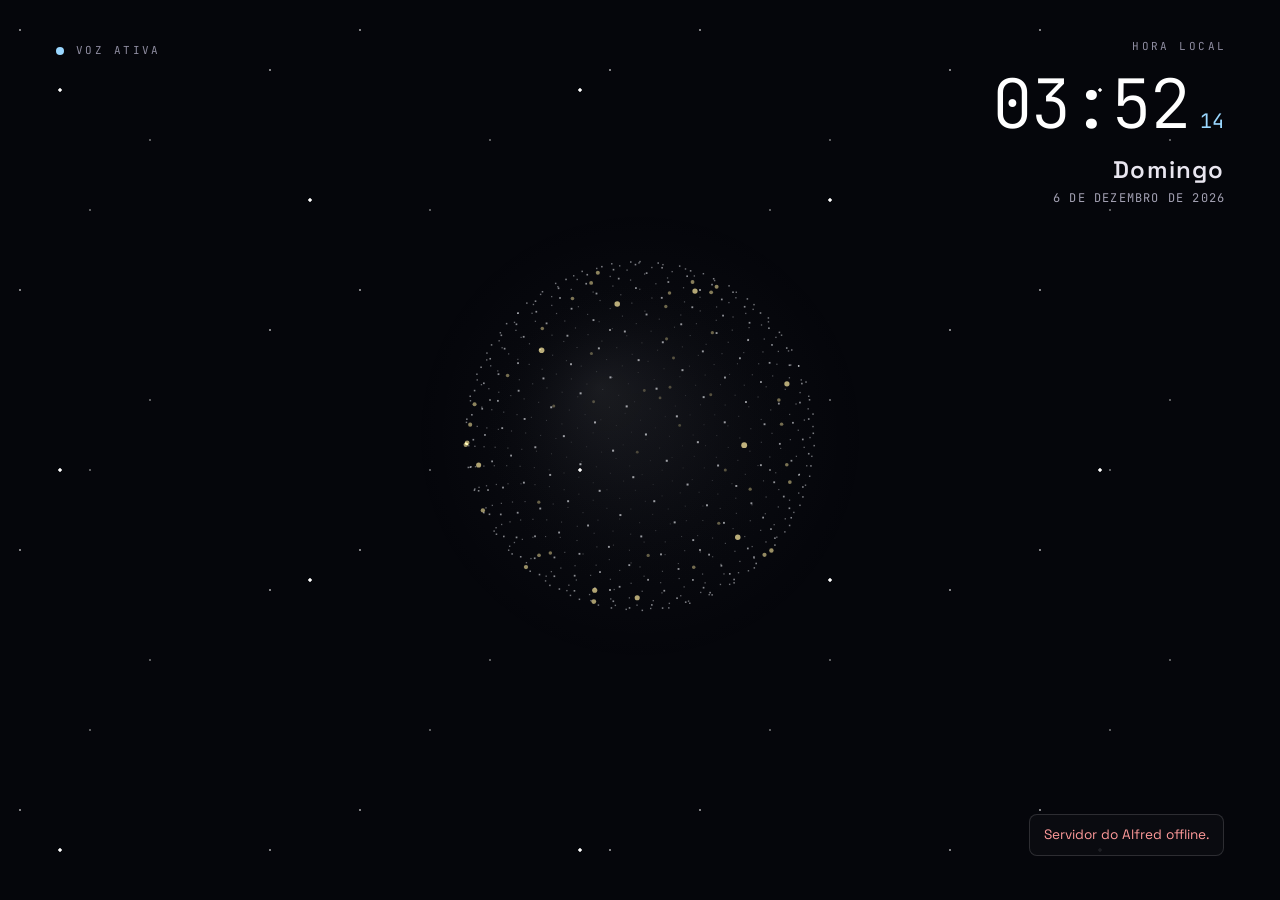
==== commit 3ef824bd: "feat(alfred): new screen — night sky, voice indicator, clock and daily news around the globe - scree" ====
--- a/contrib/alfred/public/index.html
+++ b/contrib/alfred/public/index.html
@@ -8,18 +8,35 @@
     <link rel="preconnect" href="https://fonts.gstatic.com" crossorigin />
     <link
       rel="stylesheet"
-      href="https://fonts.googleapis.com/css2?family=IBM+Plex+Sans:wght@300;400;500&family=Saira+Condensed:wght@500;600;700&family=Share+Tech+Mono&display=swap"
+      href="https://fonts.googleapis.com/css2?family=JetBrains+Mono:wght@300;400&family=Space+Grotesk:wght@400;500;600&display=swap"
     />
     <link rel="stylesheet" href="hud.css" />
+    <link rel="stylesheet" href="screen.css" />
   </head>
   <body class="voice-only">
-    <!-- Só voz: na tela, apenas o globo (e a cidade ao fundo). O microfone fica sempre ligado
-         esperando “Alfred” ou duas palmas; o menu abre com a tecla M. -->
-    <canvas id="skyline" aria-hidden="true"></canvas>
-    <main class="stage" aria-label="Alfred">
-      <canvas id="orb" aria-hidden="true"></canvas>
-      <p class="sr-only" id="state" data-state="idle" aria-live="polite">Em espera</p>
-    </main>
+    <!-- Só voz: o globo no meio do céu, a voz (em cima à esquerda), o relógio (em cima à direita)
+         e as notícias do dia (embaixo à esquerda). O microfone fica sempre ligado esperando
+         “Alfred” ou duas palmas; o menu abre com a tecla M. -->
+    <div class="screen">
+      <p class="voice-state" id="voiceState" data-state="idle"><span class="dot" aria-hidden="true"></span><span id="voiceLabel">Voz ativa</span></p>
+      <section class="clock" aria-label="Hora local">
+        <p class="eyebrow">Hora local</p>
+        <p class="time"><span id="clockHM">--:--</span><span class="sec" id="clockSec">--</span></p>
+        <p class="day" id="clockDay"></p>
+        <p class="date" id="clockDate"></p>
+      </section>
+      <main class="stage" aria-label="Alfred">
+        <canvas id="orb" aria-hidden="true"></canvas>
+        <p class="sr-only" id="state" data-state="idle" aria-live="polite">Em espera</p>
+      </main>
+      <section class="news" id="news" aria-labelledby="newsHead" hidden>
+        <h2 class="eyebrow" id="newsHead">Notícias do dia</h2>
+        <p class="news-tag" id="newsTag"></p>
+        <h3 class="news-title" id="newsTitle"></h3>
+        <p class="news-summary" id="newsSummary"></p>
+        <ol class="news-more" id="newsMore"></ol>
+      </section>
+    </div>
     <p class="notice" id="status" role="alert" hidden></p>
     <button class="menu-key" id="menuBtn" type="button" aria-label="Menu (tecla M)" aria-expanded="false" aria-controls="drawer">≡</button>
 
@@ -43,7 +60,7 @@
         <label class="switch" for="speak">Falar as respostas <input type="checkbox" id="speak" checked /></label>
         <label class="switch" for="wake">Ouvir sempre (responde ao ouvir “Alfred”) <input type="checkbox" id="wake" checked /></label>
         <label class="switch" for="clap">Ativar com duas palmas <input type="checkbox" id="clap" checked /></label>
-        <label class="switch" for="clips">Frases gravadas (voz do Fabio) <input type="checkbox" id="clips" checked /></label>
+        <label class="switch" for="clips" id="clipsField">Frases gravadas <input type="checkbox" id="clips" checked /></label>
         <label class="field" for="clapSensitivity" id="clapSensitivityField" hidden>
           Sensibilidade das palmas
           <select id="clapSensitivity">
@@ -135,7 +152,8 @@
         isStopPhrase,
         matchWakeWord,
       } from "./voice.mjs";
-      import { STATE_LABELS, createOrb, drawSkyline, playGothamTheme, setupDrawer } from "./hud.mjs";
+      import { STATE_LABELS, createOrb, playGothamTheme, setupDrawer } from "./hud.mjs";
+      import { indicatorFor, renderNews, startClock, startNews } from "./screen.mjs";
       import { startClapListener } from "./clap.mjs";
 
       const $ = (id) => document.getElementById(id);
@@ -178,12 +196,18 @@
 
       // ---------- HUD ----------
       const orb = createOrb($("orb"));
-      drawSkyline($("skyline"));
       const menu = setupDrawer({ button: $("menuBtn"), drawer: $("drawer"), scrim: $("scrim"), restoreFocus: false });
+      startClock({ hm: $("clockHM"), sec: $("clockSec"), day: $("clockDay"), date: $("clockDate") });
+      // a chave “Frases gravadas” só aparece quando há alguma frase gravada em public/frases/
+      $("clipsField").hidden = !Object.values(PHRASES).some((p) => p.file);
       function setPhase(phase, label) {
         orb.setState(phase);
         $("state").dataset.state = phase;
         $("state").textContent = label || STATE_LABELS[phase];
+        // a bolinha do canto: “Voz ativa”, “Ouvindo”, “Pensando”, “Falando”…
+        const voice = indicatorFor(phase, { mic: !!listening || !!claps?.running, music: !!intro });
+        $("voiceState").dataset.state = voice.state;
+        $("voiceLabel").textContent = voice.label;
       }
       function settle() {
         // as palmas só valem com o Alfred parado (sem ouvir frase, sem falar, sem pensar)
@@ -283,7 +307,7 @@
         if ($("status").hidden) setStatus(SOUND_LOCKED, true); // não cobre um aviso mais importante
       }
 
-      // Frases fixas: gravadas (voz do Fabio) quando houver arquivo, senão na voz normal.
+      // Frases fixas: gravadas quando houver arquivo em public/frases/, senão na voz normal.
       function phrase(name) {
         const p = PHRASES[name];
         if (!p || !$("speak").checked) return false;
@@ -987,6 +1011,17 @@
           setStatus("Servidor do Alfred offline.", true);
         });
 
+      // Notícias do dia (Agência Brasil, ou g1): agora e de novo a cada 30 minutos.
+      startNews({
+        load: async () => {
+          const res = await fetch("api/news", { headers: authHeaders(), signal: AbortSignal.timeout(20000) });
+          if (!res.ok) throw new Error("news " + res.status);
+          return res.json();
+        },
+        show: (view) =>
+          renderNews({ panel: $("news"), tag: $("newsTag"), title: $("newsTitle"), summary: $("newsSummary"), more: $("newsMore") }, view),
+      });
+
       syncVoiceUi();
       render();
       settle();
--- a/contrib/alfred/public/hud.css
+++ b/contrib/alfred/public/hud.css
@@ -468,63 +468,6 @@
 }
 
 /* ---------- narrow screens ---------- */
-/* ---------- local page: voice only ----------
-   Just the globe over the city. The microphone is always on; problems show as one quiet line at
-   the bottom; the menu button stays invisible until reached with Tab (or opened with the M key). */
-.sr-only {
-  position: absolute;
-  width: 1px;
-  height: 1px;
-  margin: -1px;
-  padding: 0;
-  overflow: hidden;
-  clip: rect(0 0 0 0);
-  white-space: nowrap;
-  border: 0;
-}
-body.voice-only .stage {
-  position: relative;
-  z-index: 1;
-  height: 100%;
-  padding: 16px;
-}
-body.voice-only #orb {
-  width: min(62vh, 100%, 560px);
-  cursor: pointer;
-}
-body.voice-only .notice {
-  position: fixed;
-  z-index: 2;
-  left: 16px;
-  right: 16px;
-  bottom: calc(24px + env(safe-area-inset-bottom, 0px));
-  max-width: 34em;
-  margin: 0 auto;
-  padding: 10px 14px;
-  border: 1px solid var(--line-strong);
-  border-radius: 10px;
-  background: rgba(13, 13, 16, 0.92);
-  color: var(--danger);
-  font-size: 0.9rem;
-  text-align: center;
-}
-body.voice-only .menu-key {
-  position: fixed;
-  z-index: 2;
-  top: 12px;
-  right: 12px;
-  width: 40px;
-  height: 40px;
-  min-height: 0;
-  padding: 0;
-  opacity: 0;
-  pointer-events: none;
-}
-body.voice-only .menu-key:focus-visible {
-  opacity: 1;
-  pointer-events: auto;
-}
-
 @media (max-width: 640px) {
   #orb {
     width: min(68vw, 300px);
--- a/contrib/alfred/public/screen.css
+++ b/contrib/alfred/public/screen.css
@@ -0,0 +1,320 @@
+/* Alfred — the local page: the particle globe in the middle of a night sky, the voice indicator
+   (top left), the clock (top right) and "Notícias do dia" (bottom left). Drawn for a 1280×720
+   screen and scaled as a whole: every size is a multiple of --u, one "design pixel". Loaded after
+   hud.css, whose menu (key M) and controls take the colors and fonts set here. */
+body.voice-only {
+  --u: clamp(0.8px, min(100vw / 1280, 100vh / 720), 1.6px);
+  --sky: #05060b;
+  --void: #05060b;
+  --night: #0a0b11;
+  --surface: #0b0c12;
+  --line: rgba(255, 255, 255, 0.06);
+  --line-strong: rgba(255, 255, 255, 0.14);
+  --bright: #e9e6f0;
+  --text: #a3a1b3;
+  --muted: #8f8da1;
+  --soft: #d6d3e0;
+  --accent: #9ad7ff;
+  --danger: #ff9a9a;
+  --font-display: "Space Grotesk", "Segoe UI", system-ui, sans-serif;
+  --font-body: "Space Grotesk", "Segoe UI", system-ui, sans-serif;
+  --font-data: "JetBrains Mono", ui-monospace, "Cascadia Mono", Consolas, monospace;
+
+  /* the stars: two repeating layers of tiny dots, the brighter ones sparser */
+  background-color: var(--sky);
+  background-image:
+    radial-gradient(circle at calc(60 * var(--u)) calc(90 * var(--u)), #fff calc(1.4 * var(--u)), transparent calc(2 * var(--u))),
+    radial-gradient(circle at calc(310 * var(--u)) calc(200 * var(--u)), #fff calc(1.4 * var(--u)), transparent calc(2 * var(--u))),
+    radial-gradient(circle at calc(20 * var(--u)) calc(30 * var(--u)), rgba(255, 255, 255, 0.5) calc(0.7 * var(--u)), transparent calc(1.1 * var(--u))),
+    radial-gradient(circle at calc(270 * var(--u)) calc(70 * var(--u)), rgba(255, 255, 255, 0.5) calc(0.7 * var(--u)), transparent calc(1.1 * var(--u))),
+    radial-gradient(circle at calc(150 * var(--u)) calc(140 * var(--u)), rgba(255, 255, 255, 0.35) calc(0.7 * var(--u)), transparent calc(1.1 * var(--u))),
+    radial-gradient(circle at calc(90 * var(--u)) calc(210 * var(--u)), rgba(255, 255, 255, 0.35) calc(0.7 * var(--u)), transparent calc(1.1 * var(--u)));
+  background-size:
+    calc(520 * var(--u)) calc(380 * var(--u)),
+    calc(520 * var(--u)) calc(380 * var(--u)),
+    calc(340 * var(--u)) calc(260 * var(--u)),
+    calc(340 * var(--u)) calc(260 * var(--u)),
+    calc(340 * var(--u)) calc(260 * var(--u)),
+    calc(340 * var(--u)) calc(260 * var(--u));
+  color: var(--text);
+  font-family: var(--font-body);
+}
+
+.sr-only {
+  position: absolute;
+  width: 1px;
+  height: 1px;
+  margin: -1px;
+  padding: 0;
+  overflow: hidden;
+  clip: rect(0 0 0 0);
+  white-space: nowrap;
+  border: 0;
+}
+
+.screen {
+  position: fixed;
+  inset: 0;
+  z-index: 1;
+}
+:where(.screen) :where(p, h2, h3, ol) {
+  margin: 0;
+}
+
+/* small labels: VOZ ATIVA, HORA LOCAL, NOTÍCIAS DO DIA */
+.eyebrow,
+.voice-state {
+  font: 400 calc(11 * var(--u)) / 1 var(--font-data);
+  letter-spacing: 0.22em;
+  text-transform: uppercase;
+  color: var(--muted);
+}
+
+/* ---------- voice indicator ---------- */
+.voice-state {
+  position: absolute;
+  top: calc(45 * var(--u));
+  left: calc(56 * var(--u));
+  display: flex;
+  align-items: center;
+  gap: calc(12 * var(--u));
+}
+.voice-state .dot {
+  width: calc(8 * var(--u));
+  height: calc(8 * var(--u));
+  border-radius: 50%;
+  background: var(--accent);
+}
+.voice-state[data-state="listening"] .dot {
+  animation: blink 1s ease-in-out infinite;
+}
+.voice-state[data-state="off"] .dot {
+  background: var(--muted);
+  opacity: 0.6;
+}
+@keyframes blink {
+  50% {
+    opacity: 0.15;
+  }
+}
+
+/* ---------- clock ---------- */
+.clock {
+  position: absolute;
+  top: calc(41 * var(--u));
+  right: calc(56 * var(--u));
+  text-align: right;
+}
+.clock .eyebrow {
+  margin-right: -0.22em; /* the letter spacing after the last letter */
+}
+.time {
+  margin-top: calc(25 * var(--u));
+  font: 300 calc(68 * var(--u)) / 0.8 var(--font-data);
+  letter-spacing: -0.02em;
+  color: #fff;
+  font-variant-numeric: tabular-nums;
+  white-space: nowrap;
+}
+.time .sec {
+  margin-left: calc(10 * var(--u));
+  font-size: calc(20 * var(--u));
+  font-weight: 400;
+  letter-spacing: 0;
+  color: var(--accent);
+}
+.day {
+  margin-top: calc(27 * var(--u));
+  font: 600 calc(24 * var(--u)) / 1 var(--font-body);
+  color: var(--bright);
+}
+.date {
+  margin-top: calc(10 * var(--u));
+  margin-right: -0.1em;
+  font: 400 calc(12 * var(--u)) / 1 var(--font-data);
+  letter-spacing: 0.1em;
+  text-transform: uppercase;
+  color: var(--text);
+}
+
+/* ---------- the globe ---------- */
+.stage {
+  position: absolute;
+  inset: 0;
+  display: grid;
+  place-items: center;
+  pointer-events: none;
+}
+#orb {
+  display: block;
+  width: calc(460 * var(--u));
+  aspect-ratio: 1;
+  cursor: pointer;
+  pointer-events: auto;
+  -webkit-tap-highlight-color: transparent;
+}
+
+/* ---------- news ---------- */
+.news {
+  position: absolute;
+  left: calc(56 * var(--u));
+  bottom: calc(44 * var(--u));
+  width: calc(380 * var(--u));
+}
+.news-tag {
+  margin-top: calc(26 * var(--u));
+  font: 400 calc(11 * var(--u)) / 1 var(--font-data);
+  letter-spacing: 0.12em;
+  text-transform: uppercase;
+  color: var(--muted);
+}
+.news-title {
+  margin-top: calc(14 * var(--u));
+  font: 500 calc(24 * var(--u)) / calc(29 * var(--u)) var(--font-body);
+  color: var(--bright);
+  display: -webkit-box;
+  -webkit-box-orient: vertical;
+  -webkit-line-clamp: 3;
+  line-clamp: 3;
+  overflow: hidden;
+}
+.news-summary {
+  margin-top: calc(12 * var(--u));
+  font: 400 calc(14 * var(--u)) / calc(22 * var(--u)) var(--font-body);
+  color: var(--text);
+  display: -webkit-box;
+  -webkit-box-orient: vertical;
+  -webkit-line-clamp: 4;
+  line-clamp: 4;
+  overflow: hidden;
+}
+.news-more {
+  margin-top: calc(22 * var(--u));
+  padding: calc(18 * var(--u)) 0 0;
+  border-top: 1px solid var(--line);
+  list-style: none;
+}
+.news-more li {
+  display: flex;
+  align-items: baseline;
+  gap: calc(14 * var(--u));
+  font: 400 calc(15 * var(--u)) / calc(20 * var(--u)) var(--font-body);
+  color: var(--soft);
+}
+.news-more .t {
+  min-width: 0;
+  white-space: nowrap;
+  overflow: hidden;
+  text-overflow: ellipsis;
+}
+.news-more li + li {
+  margin-top: calc(11.5 * var(--u));
+}
+.news-more .n {
+  flex: none;
+  font: 400 calc(11 * var(--u)) / 1 var(--font-data);
+  color: var(--accent);
+}
+
+/* ---------- warnings and the hidden menu key ---------- */
+.notice {
+  position: fixed;
+  z-index: 2;
+  right: calc(56 * var(--u));
+  bottom: calc(44 * var(--u));
+  max-width: min(calc(420 * var(--u)), calc(100vw - 32px));
+  margin: 0;
+  padding: 10px 14px;
+  border: 1px solid var(--line-strong);
+  border-radius: 8px;
+  background: rgba(11, 12, 18, 0.92);
+  color: var(--danger);
+  font: 400 0.85rem/1.45 var(--font-body);
+}
+.menu-key {
+  position: fixed;
+  z-index: 2;
+  top: 8px;
+  right: 8px;
+  width: 40px;
+  height: 40px;
+  min-height: 0;
+  padding: 0;
+  opacity: 0;
+  pointer-events: none;
+}
+.menu-key:focus-visible {
+  opacity: 1;
+  pointer-events: auto;
+}
+
+/* ---------- phone ---------- */
+@media (max-width: 760px) {
+  body.voice-only {
+    --u: 1px;
+    overflow-y: auto;
+  }
+  .screen {
+    position: relative;
+    inset: auto;
+    min-height: 100%;
+    display: grid;
+    grid-template-columns: 1fr auto;
+    grid-template-areas:
+      "voice clock"
+      "stage stage"
+      "news news";
+    align-items: start;
+    padding: 20px 20px calc(28px + env(safe-area-inset-bottom, 0px));
+    gap: 8px 12px;
+  }
+  .voice-state,
+  .clock,
+  .stage,
+  .news {
+    position: static;
+  }
+  .voice-state {
+    grid-area: voice;
+    padding-top: 4px;
+  }
+  .clock {
+    grid-area: clock;
+  }
+  .time {
+    margin-top: 12px;
+    font-size: 48px;
+  }
+  .time .sec {
+    font-size: 15px;
+    margin-left: 6px;
+  }
+  .day {
+    margin-top: 12px;
+    font-size: 18px;
+  }
+  .stage {
+    grid-area: stage;
+    padding-block: 8px;
+  }
+  #orb {
+    width: min(84vw, 50vh, 420px);
+  }
+  .news {
+    grid-area: news;
+    width: auto;
+  }
+  .notice {
+    left: 16px;
+    right: 16px;
+    bottom: calc(16px + env(safe-area-inset-bottom, 0px));
+    max-width: none;
+  }
+}
+
+@media (prefers-reduced-motion: reduce) {
+  .voice-state[data-state="listening"] .dot {
+    animation: none;
+    box-shadow: 0 0 calc(14 * var(--u)) rgba(154, 215, 255, 0.9);
+  }
+}
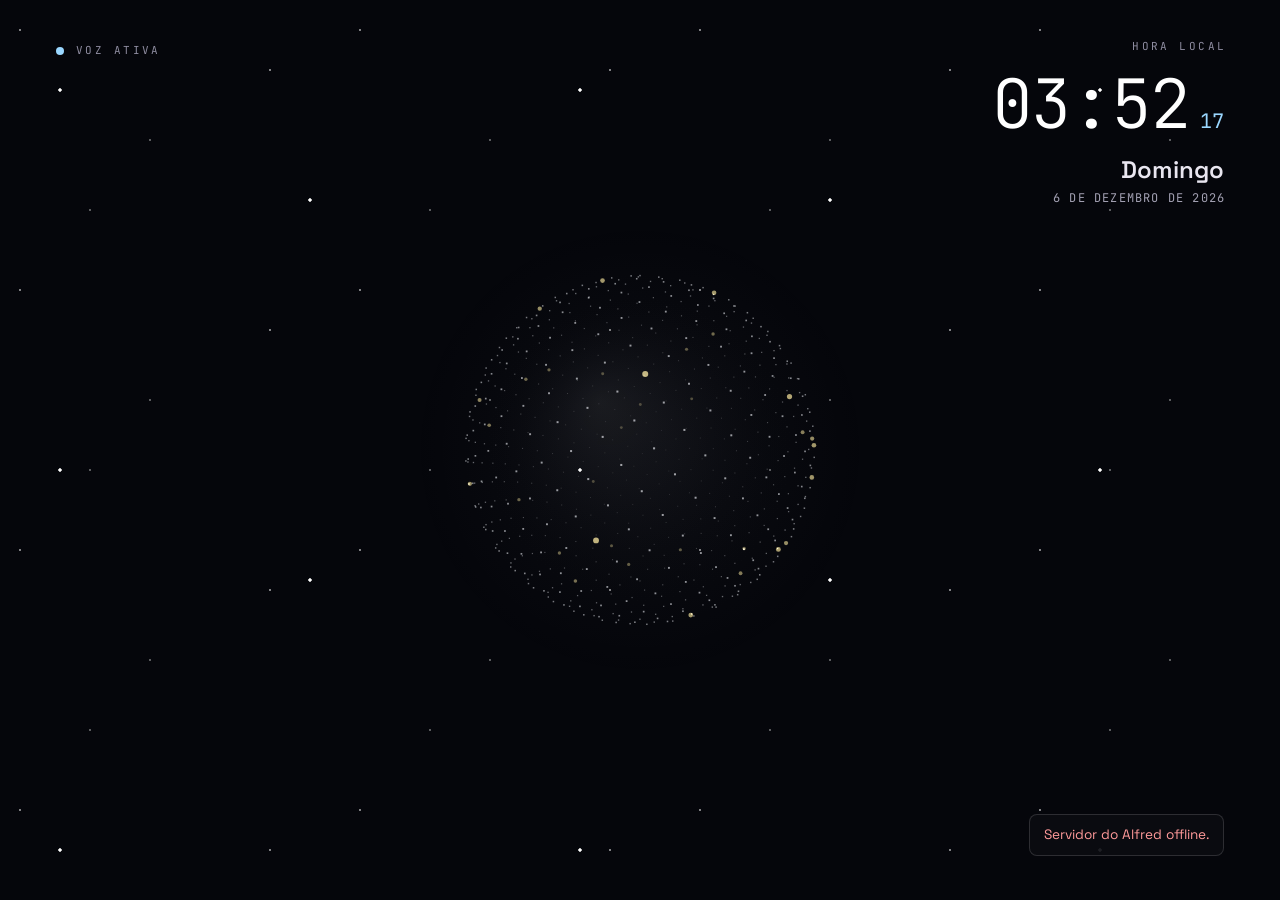
==== commit 81dd6f36: "fix(alfred): full review — server crash and CSRF, PC/memory misfires, page and installer bugs Server" ====
--- a/contrib/alfred/public/index.html
+++ b/contrib/alfred/public/index.html
@@ -174,7 +174,9 @@
         },
       };
 
-      let history = store.get("history", []);
+      const MAX_SENT = 40; // mensagens da conversa enviadas ao cérebro (o servidor também corta)
+      let history = store.get("history", []).slice(-MAX_SENT);
+      let answering = null; // AbortController da resposta em andamento
       let token = store.get("token", "");
       // Link do celular (--tunel): a senha vem em #token=… e sai da barra de endereço em seguida.
       const linkToken = location.hash.match(/(?:^#|&)token=([^&]+)/);
@@ -234,6 +236,8 @@
           source.connect(analyser);
           analyser.connect(audioCtx.destination);
           orb.attachAnalyser(analyser);
+          const off = () => orb.detachAnalyser(analyser);
+          for (const ev of ["ended", "pause", "error"]) audio.addEventListener(ev, off);
         } catch {}
       }
 
@@ -290,6 +294,8 @@
           const res = await fetch("api/briefing", { headers: authHeaders(), signal: AbortSignal.timeout(15000) });
           const { text } = await res.json();
           if (!res.ok || !text) throw new Error("briefing " + res.status);
+          // a conversa começou enquanto o bom dia era montado: fica para a próxima abertura
+          if (busy || voiceSession || speaker.speaking || intro || listening === "command") return;
           store.set("briefing", today);
           speaker.sayAll(text);
         } catch {
@@ -444,8 +450,11 @@
         setStatus("");
         settle();
         const chunker = speaker.chunker();
+        // Esc (ou o clique no globo) corta a resposta inteira, inclusive o que ainda vai chegar.
+        const stop = new AbortController();
+        answering = stop;
         const say = (pieces) => {
-          if ($("speak").checked) for (const p of pieces) speaker.say(p);
+          if ($("speak").checked && !stop.signal.aborted) for (const p of pieces) speaker.say(p);
         };
 
         history.push({ role: "user", content: text });
@@ -458,7 +467,8 @@
           const res = await fetch("api/chat", {
             method: "POST",
             headers: { "content-type": "application/json", ...authHeaders() },
-            body: JSON.stringify({ messages: history }),
+            body: JSON.stringify({ messages: history.slice(-MAX_SENT) }),
+            signal: stop.signal,
           });
           if (res.status === 401) {
             token = window.prompt("Token de acesso do Alfred:") || "";
@@ -500,13 +510,23 @@
           say(chunker.flush());
           setRichText(entry, full);
           history.push({ role: "assistant", content: full || "(sem resposta)" });
-          store.set("history", history.slice(-40));
+          history = history.slice(-MAX_SENT);
+          store.set("history", history);
         } catch (err) {
+          if (stop.signal.aborted) {
+            // interrompido: fica o que ele já tinha dito
+            setRichText(entry, full || "(interrompido)");
+            history.push({ role: "assistant", content: full || "(interrompido)" });
+            history = history.slice(-MAX_SENT);
+            store.set("history", history);
+            return;
+          }
           history.pop();
           entry.closest(".entry").remove();
           addEntry("note", err.message);
           phrase("erro"); // o motivo fica no histórico do menu (tecla M)
         } finally {
+          if (answering === stop) answering = null;
           busy = false;
           settle();
           scheduleListening();
@@ -695,6 +715,7 @@
         try {
           r.start();
         } catch {
+          retryListening("O microfone não abriu; tento de novo em 30 segundos.");
           return;
         }
         rec = r;
@@ -718,6 +739,7 @@
       }
 
       function interrupt() {
+        answering?.abort();
         stopIntro();
         speaker.cancel();
         settle();
@@ -745,8 +767,10 @@
         unlockAudio();
         if (wasLocked) return; // esse clique só ligou o som (e o “Alfred a postos”)
         if (intro) return stopIntro();
-        if (voiceSession) endVoiceSession();
-        else startVoiceSession();
+        if (voiceSession) {
+          interrupt(); // encerrar a conversa também corta a resposta em andamento
+          endVoiceSession();
+        } else startVoiceSession();
       });
       $("wake").addEventListener("change", (e) => {
         store.set("toggle:listen", e.target.checked);
@@ -905,6 +929,7 @@
         return new Promise((resolve) => {
           const done = () => {
             if (!intro || intro.theme !== theme) return;
+            orb.detachAnalyser(analyser);
             intro = null;
             settle();
             resolve();
@@ -975,7 +1000,13 @@
           rec.stop();
         }
       });
-      document.addEventListener("pointerdown", unlockAudio, { once: true });
+      // O primeiro toque em qualquer lugar libera o som; no globo, quem libera é o próprio clique
+      // dele (assim esse clique só liga o som e não corta o “Alfred a postos”).
+      document.addEventListener("pointerdown", function firstTouch(e) {
+        if (e.target === $("orb")) return;
+        document.removeEventListener("pointerdown", firstTouch);
+        unlockAudio();
+      });
 
       $("reset").addEventListener("click", () => {
         interrupt();
--- a/contrib/alfred/public/screen.css
+++ b/contrib/alfred/public/screen.css
@@ -104,6 +104,7 @@
   top: calc(41 * var(--u));
   right: calc(56 * var(--u));
   text-align: right;
+  letter-spacing: normal; /* hud.css styles a .clock of its own (the Claude version) */
 }
 .clock .eyebrow {
   margin-right: -0.22em; /* the letter spacing after the last letter */
@@ -143,6 +144,8 @@
   inset: 0;
   display: grid;
   place-items: center;
+  padding: 0;
+  gap: 0;
   pointer-events: none;
 }
 #orb {
@@ -249,7 +252,9 @@
 }
 
 /* ---------- phone ---------- */
-@media (max-width: 760px) {
+/* below ~1000 px wide (or a phone lying down) the 1280×720 drawing no longer fits beside the
+   globe: everything goes into one column that scrolls */
+@media (max-width: 1000px), (max-height: 480px) {
   body.voice-only {
     --u: 1px;
     overflow-y: auto;
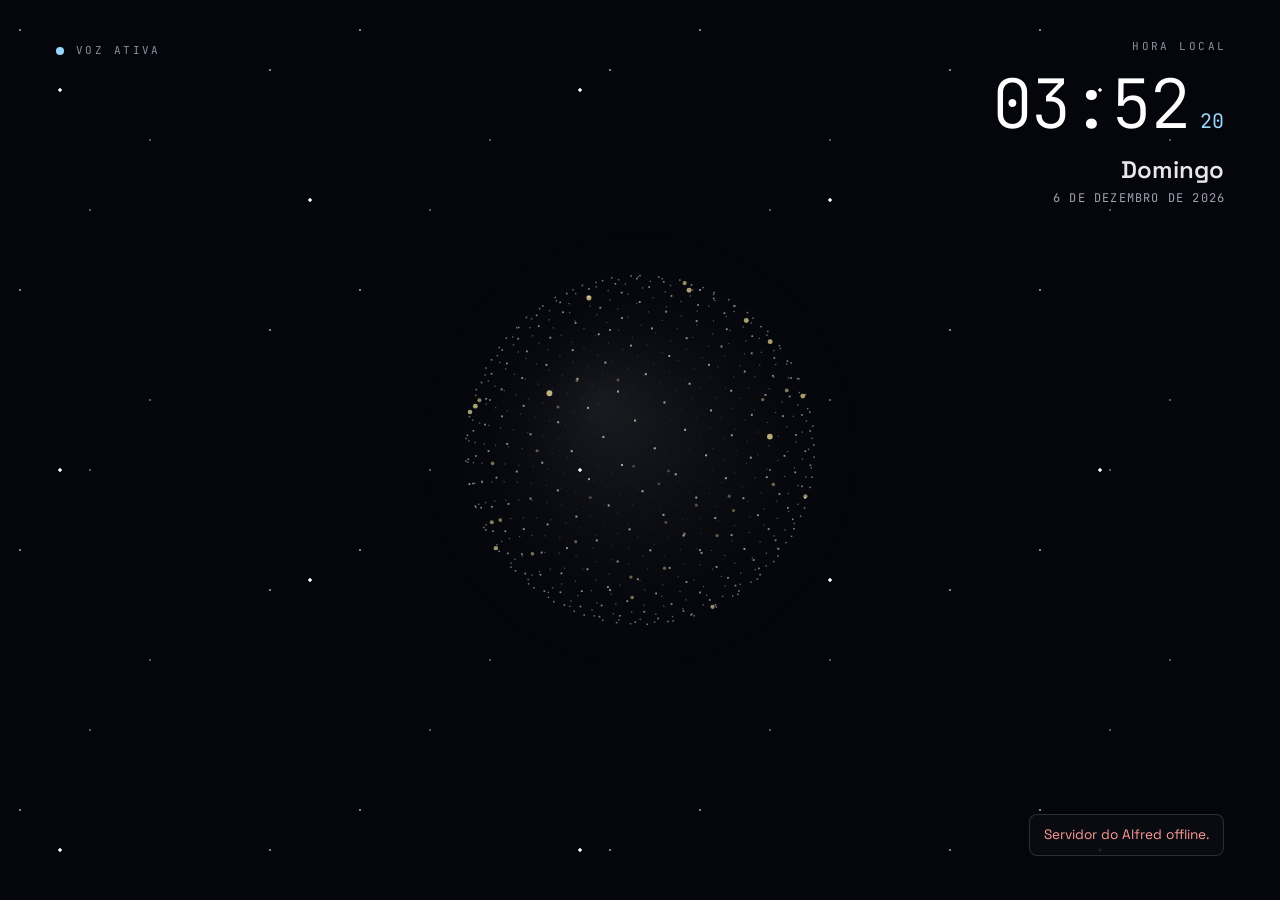
==== commit 6f48c73c: "fix(alfred): retry a failed answer once and say why it failed - the page tries again once (1.5 s lat" ====
--- a/contrib/alfred/public/index.html
+++ b/contrib/alfred/public/index.html
@@ -463,13 +463,21 @@
 
         let full = "";
         let saidMoment = false;
-        try {
-          const res = await fetch("api/chat", {
-            method: "POST",
-            headers: { "content-type": "application/json", ...authHeaders() },
-            body: JSON.stringify({ messages: history.slice(-MAX_SENT) }),
-            signal: stop.signal,
-          });
+        // Uma resposta: falhas passageiras (servidor ou internet ainda ligando) vêm marcadas com
+        // `retry`, para tentar mais uma vez antes de reclamar.
+        const answer = async () => {
+          let res;
+          try {
+            res = await fetch("api/chat", {
+              method: "POST",
+              headers: { "content-type": "application/json", ...authHeaders() },
+              body: JSON.stringify({ messages: history.slice(-MAX_SENT) }),
+              signal: stop.signal,
+            });
+          } catch (err) {
+            if (stop.signal.aborted) throw err;
+            throw Object.assign(new Error("Não consegui falar com o servidor do Alfred. A janela preta está aberta?"), { retry: true });
+          }
           if (res.status === 401) {
             token = window.prompt("Token de acesso do Alfred:") || "";
             store.set("token", token);
@@ -477,7 +485,7 @@
           }
           if (!res.ok) {
             const err = await res.json().catch(() => ({}));
-            throw new Error(err.error || "Erro " + res.status);
+            throw Object.assign(new Error(err.error || "Erro " + res.status), { retry: res.status >= 500 });
           }
           const reader = res.body.getReader();
           const decoder = new TextDecoder();
@@ -492,7 +500,7 @@
               const data = ev.replace(/^data:\s*/, "");
               if (!data || data === "[DONE]") continue;
               const msg = JSON.parse(data);
-              if (msg.error) throw new Error(msg.error);
+              if (msg.error) throw Object.assign(new Error(msg.error), { retry: !full });
               if (msg.status) {
                 setPhase("thinking", msg.status); // “Pesquisando: …”, “Lendo g1.globo.com”
                 if (!full && !saidMoment) {
@@ -507,6 +515,18 @@
               say(chunker.push(msg.text));
             }
           }
+        };
+        try {
+          for (let attempt = 1; ; attempt++) {
+            try {
+              await answer();
+              break;
+            } catch (err) {
+              if (stop.signal.aborted || full || !err.retry || attempt >= 2) throw err;
+              console.warn("[alfred] tentando de novo:", err.message);
+              await new Promise((r) => setTimeout(r, 1500));
+            }
+          }
           say(chunker.flush());
           setRichText(entry, full);
           history.push({ role: "assistant", content: full || "(sem resposta)" });
@@ -524,7 +544,9 @@
           history.pop();
           entry.closest(".entry").remove();
           addEntry("note", err.message);
-          phrase("erro"); // o motivo fica no histórico do menu (tecla M)
+          // “Perdão, mestre. Não consegui responder agora.” e o motivo: na tela e, se curto, em voz
+          setStatus(err.message, true);
+          if (phrase("erro") && err.message.length <= 160) speaker.sayAll(err.message);
         } finally {
           if (answering === stop) answering = null;
           busy = false;
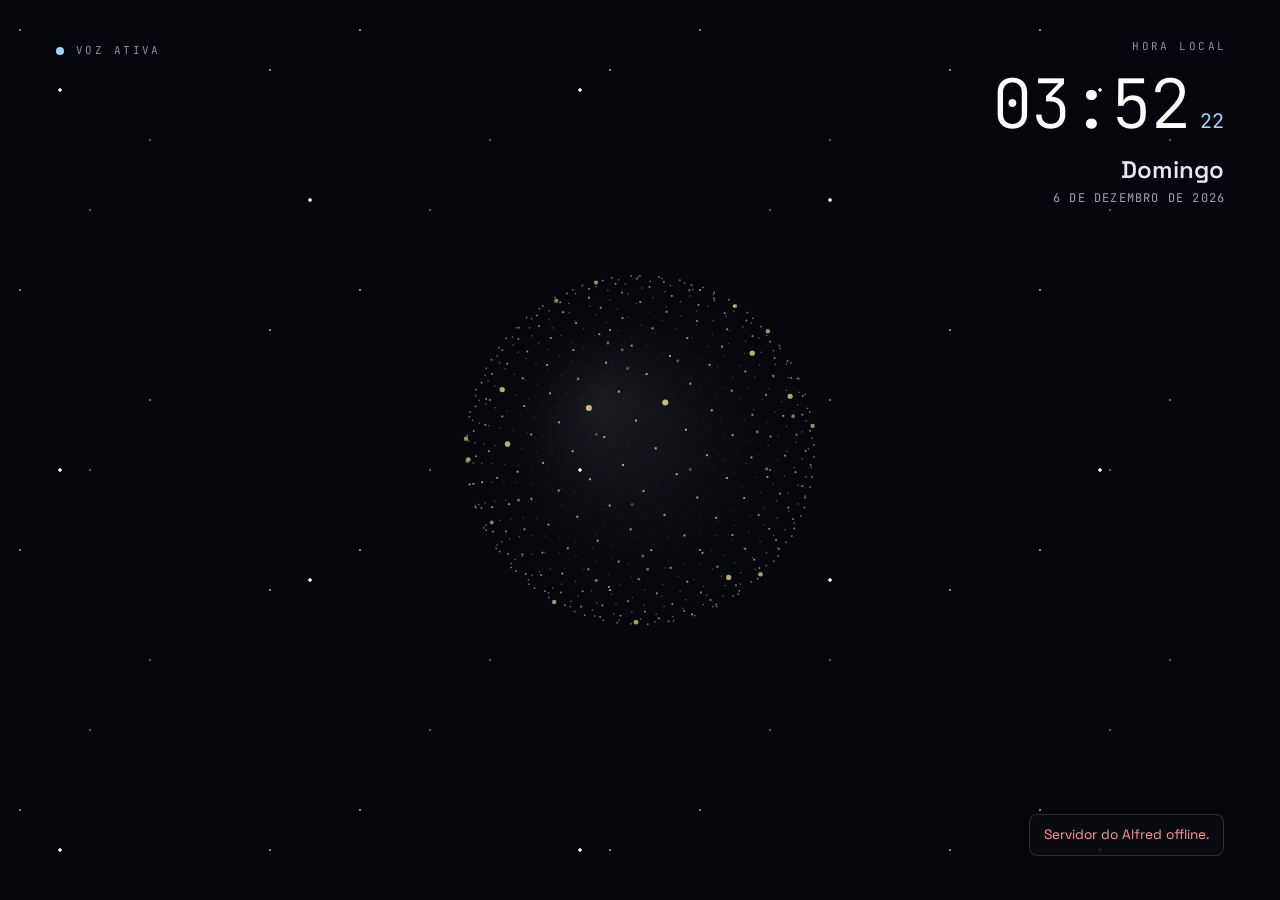
==== commit 698e5457: "feat(alfred): reminders and lists, reserve brains, voice-first answers, INMET alerts and local news " ====
--- a/contrib/alfred/public/index.html
+++ b/contrib/alfred/public/index.html
@@ -443,6 +443,7 @@
       async function ask(text, { viaVoice = false } = {}) {
         text = text.trim();
         if (!text || busy) return;
+        quietAlarm();
         busy = true;
         cueNext = viaVoice;
         stopListening();
@@ -582,6 +583,8 @@
       let silentRounds = 0;
       let cueNext = false; // bipe só quando é a vez do usuário falar de novo, não a cada reinício
       let retryTimer = null;
+      let retrying = false; // esperando os 30 s depois de um problema no microfone
+      let recActivity = 0; // quando o reconhecimento deu sinal de vida pela última vez
 
       if (!Recognition) {
         $("wake").disabled = true;
@@ -616,7 +619,9 @@
       function retryListening(message) {
         setStatus(message, true);
         clearTimeout(retryTimer);
+        retrying = true;
         retryTimer = setTimeout(() => {
+          retrying = false;
           clearStatus(message);
           scheduleListening();
         }, 30_000);
@@ -653,8 +658,10 @@
         let heardSomething = false;
         let fatal = null;
 
+        recActivity = Date.now();
         r.onresult = (e) => {
           heardSomething = true;
+          recActivity = Date.now();
           let interim = "";
           for (let i = e.resultIndex; i < e.results.length; i++) {
             const res = e.results[i];
@@ -1075,6 +1082,94 @@
           renderNews({ panel: $("news"), tag: $("newsTag"), title: $("newsTitle"), summary: $("newsSummary"), more: $("newsMore") }, view),
       });
 
+      // ---------- Vigia: o Alfred volta a ouvir sozinho ----------
+      // Depois que o notebook dorme, a tela bloqueia, a internet cai ou o fone é trocado, o
+      // reconhecimento de voz às vezes para sem avisar. A cada 15 segundos, se ele devia estar
+      // esperando “Alfred” e não está, volta a ouvir; depois de um sono, recomeça tudo do zero.
+      let lastTick = Date.now();
+      function wakeUp(fresh = false) {
+        try {
+          if (audioCtx?.state === "suspended" && !soundLocked) audioCtx.resume();
+        } catch {}
+        if (busy || speaker.speaking || intro || listening === "command" || voiceSession) return;
+        // um reconhecimento “vivo” que não dá sinal há 5 minutos (ou depois de um sono) é trocado
+        if (rec && listening === "wake" && (fresh || Date.now() - recActivity > 5 * 60_000)) stopListening();
+        if (!rec && !scheduled && !retrying && $("wake").checked && Recognition) scheduleListening();
+      }
+      setInterval(() => {
+        const now = Date.now();
+        const slept = now - lastTick > 60_000; // os relógios da página pararam: o PC dormiu
+        lastTick = now;
+        if (slept && claps && $("clap").checked) {
+          disableClaps(); // o microfone das palmas também pode ter sido perdido
+          enableClaps();
+        }
+        wakeUp(slept);
+      }, 15_000);
+      document.addEventListener("visibilitychange", () => {
+        if (!document.hidden) wakeUp();
+      });
+      window.addEventListener("online", () => wakeUp(true));
+      // trocou o microfone ou o fone de ouvido: abre o reconhecimento (e as palmas) de novo
+      navigator.mediaDevices?.addEventListener?.("devicechange", () => {
+        setTimeout(() => {
+          if (claps && $("clap").checked) {
+            disableClaps();
+            enableClaps();
+          }
+          wakeUp(true);
+        }, 1500);
+      });
+
+      // ---------- Avisos: lembretes, despertador, timer e alertas do tempo ----------
+      // O servidor guarda o que venceu; a página pergunta a cada 5 segundos e fala o que é novo
+      // (com um “dim-dom” antes), assim que o Alfred não estiver falando nem ouvindo uma frase.
+      let lastAviso = Number(store.get("aviso", 0)) || Date.now() - 120_000;
+      const avisosQueue = [];
+      let alarmAgain = null; // o despertador toca de novo (até 2 vezes) se ninguém mexer no Alfred
+      function sayAvisos() {
+        if (!avisosQueue.length || busy || speaker.speaking || intro) return;
+        // no meio de uma conversa por voz, o aviso entra; depois ele volta a ouvir sozinho
+        if (listening === "command") stopListening();
+        const a = avisosQueue.shift();
+        addEntry("note", a.text);
+        if (!$("speak").checked) return setStatus(a.text, true);
+        earcons.chime(a.kind === "alarm" ? 3 : 1);
+        setTimeout(() => speaker.sayAll(a.text), a.kind === "alarm" ? 2100 : 700);
+        if (a.kind === "alarm" && !a.again) alarmAgain = { ...a, again: true, left: 2, timer: setTimeout(ringAgain, 60_000) };
+      }
+      function ringAgain() {
+        if (!alarmAgain) return;
+        avisosQueue.push(alarmAgain);
+        sayAvisos();
+        alarmAgain = --alarmAgain.left > 0 ? { ...alarmAgain, timer: setTimeout(ringAgain, 60_000) } : null;
+      }
+      const quietAlarm = () => {
+        if (!alarmAgain) return;
+        clearTimeout(alarmAgain.timer);
+        alarmAgain = null;
+      };
+      for (const ev of ["pointerdown", "keydown"]) document.addEventListener(ev, quietAlarm);
+      async function pollAvisos() {
+        try {
+          const res = await fetch("api/avisos?depois=" + lastAviso, { headers: authHeaders(), signal: AbortSignal.timeout(8000) });
+          if (res.ok) {
+            const { avisos = [] } = await res.json();
+            for (const a of avisos) {
+              if (!(a.id > lastAviso)) continue;
+              lastAviso = a.id;
+              avisosQueue.push(a);
+            }
+            store.set("aviso", lastAviso);
+          }
+        } catch {}
+        sayAvisos();
+      }
+      setInterval(pollAvisos, 5000);
+      speaker.onChange((speaking) => {
+        if (!speaking) setTimeout(sayAvisos, 400);
+      });
+
       syncVoiceUi();
       render();
       settle();
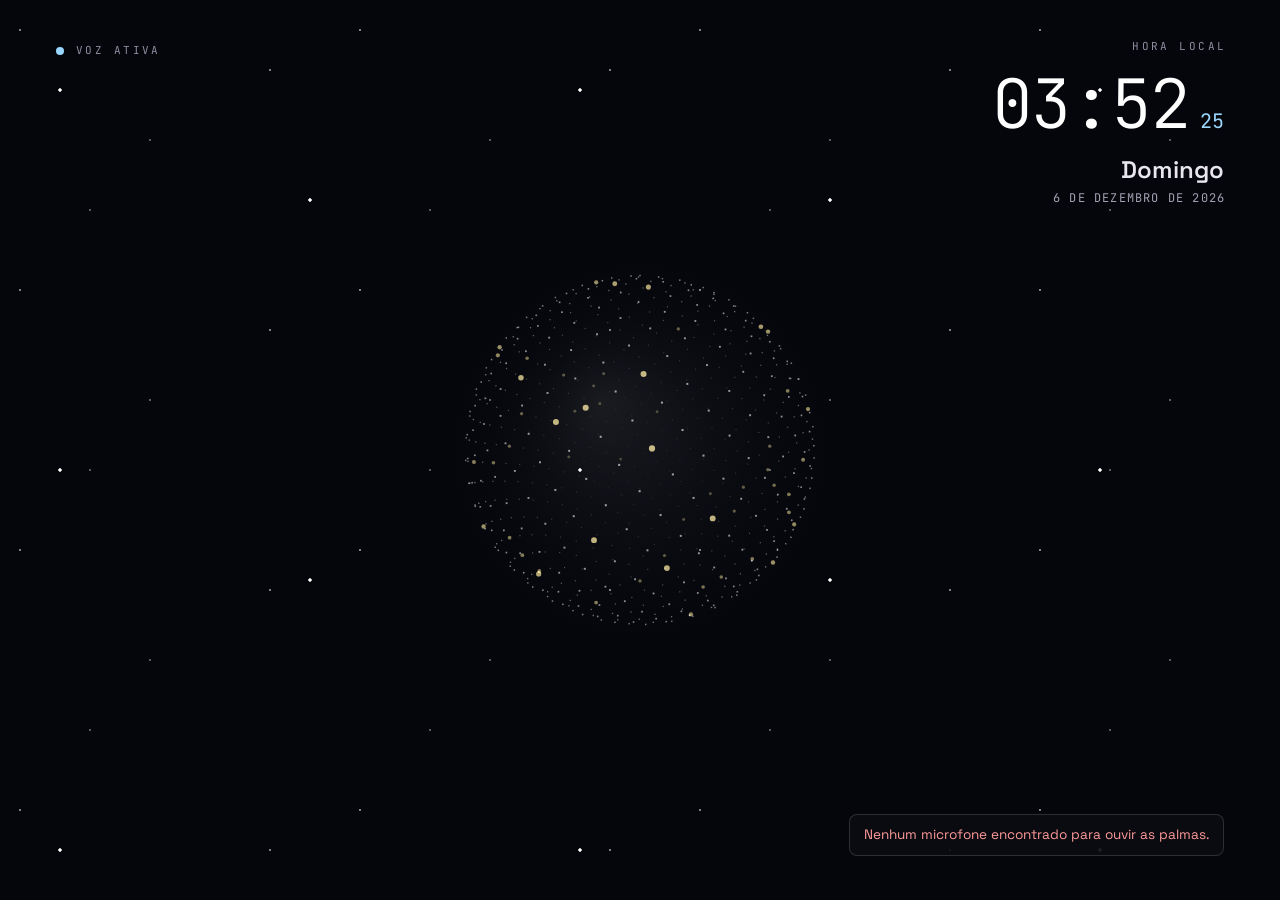
==== commit 6835f496: "feat(alfred): Alfred on the phone — installable app over Tailscale, calls, WhatsApp and phone notifi" ====
--- a/contrib/alfred/public/index.html
+++ b/contrib/alfred/public/index.html
@@ -4,6 +4,10 @@
     <meta charset="utf-8" />
     <meta name="viewport" content="width=device-width, initial-scale=1, viewport-fit=cover" />
     <title>Alfred</title>
+    <meta name="theme-color" content="#05060b" />
+    <meta name="mobile-web-app-capable" content="yes" />
+    <link rel="manifest" href="manifest.webmanifest" />
+    <link rel="icon" href="icons/icon-192.png" type="image/png" />
     <link rel="preconnect" href="https://fonts.googleapis.com" />
     <link rel="preconnect" href="https://fonts.gstatic.com" crossorigin />
     <link
@@ -27,6 +31,9 @@
       </section>
       <main class="stage" aria-label="Alfred">
         <canvas id="orb" aria-hidden="true"></canvas>
+        <p class="tap-hint" id="tapHint" hidden>Toque no globo para falar</p>
+        <!-- ligar, WhatsApp e, pelo celular, sites e mapas: o Alfred nunca faz sozinho, mostra o botão -->
+        <div class="actions" id="actions" hidden></div>
         <p class="sr-only" id="state" data-state="idle" aria-live="polite">Em espera</p>
       </main>
       <section class="news" id="news" aria-labelledby="newsHead" hidden>
@@ -61,6 +68,11 @@
         <label class="switch" for="wake">Ouvir sempre (responde ao ouvir “Alfred”) <input type="checkbox" id="wake" checked /></label>
         <label class="switch" for="clap">Ativar com duas palmas <input type="checkbox" id="clap" checked /></label>
         <label class="switch" for="clips" id="clipsField">Frases gravadas <input type="checkbox" id="clips" checked /></label>
+        <label class="switch" for="keepAwake" id="keepAwakeField" hidden>Manter a tela acesa (para ouvir “Alfred”) <input type="checkbox" id="keepAwake" /></label>
+        <div class="field" id="ntfyField" hidden>
+          <a class="ghost button-link" id="ntfyLink" href="#">Receber avisos no celular</a>
+          <p class="help" id="ntfyHelp"></p>
+        </div>
         <label class="field" for="clapSensitivity" id="clapSensitivityField" hidden>
           Sensibilidade das palmas
           <select id="clapSensitivity">
@@ -191,7 +203,12 @@
       let ttsAvailable = false;
       let tts = null; // { provider, voice, voices } from /api/health
       // "toggle:listen": the microphone is always on now; the older "toggle:wake" defaulted to off.
-      $("wake").checked = store.get("toggle:listen", true);
+      // No celular, o Chrome apita cada vez que o reconhecimento de voz recomeça e não ouve com a
+      // tela apagada: lá o padrão é tocar no globo para falar. “Ouvir sempre” e as palmas ficam no
+      // menu, para quem quiser (junto com “Manter a tela acesa”).
+      const isPhone =
+        /Android|iPhone|iPad/i.test(navigator.userAgent) || (matchMedia("(pointer: coarse)").matches && !matchMedia("(pointer: fine)").matches);
+      $("wake").checked = store.get("toggle:listen", !isPhone);
       for (const id of ["speak", "clips"]) {
         $(id).checked = store.get("toggle:" + id, $(id).checked);
       }
@@ -210,6 +227,7 @@
         const voice = indicatorFor(phase, { mic: !!listening || !!claps?.running, music: !!intro });
         $("voiceState").dataset.state = voice.state;
         $("voiceLabel").textContent = voice.label;
+        $("tapHint").hidden = !(isPhone && phase === "idle");
       }
       function settle() {
         // as palmas só valem com o Alfred parado (sem ouvir frase, sem falar, sem pensar)
@@ -446,6 +464,7 @@
         quietAlarm();
         busy = true;
         cueNext = viaVoice;
+        clearActions();
         stopListening();
         speaker.cancel();
         setStatus("");
@@ -502,6 +521,10 @@
               if (!data || data === "[DONE]") continue;
               const msg = JSON.parse(data);
               if (msg.error) throw Object.assign(new Error(msg.error), { retry: !full });
+              if (msg.action) {
+                showAction(msg.action); // “Ligar para sua mãe”, “Enviar no WhatsApp”, “Abrir o YouTube”
+                continue;
+              }
               if (msg.status) {
                 setPhase("thinking", msg.status); // “Pesquisando: …”, “Lendo g1.globo.com”
                 if (!full && !saidMoment) {
@@ -872,7 +895,7 @@
       }
 
       // "toggle:claps": as palmas agora vêm ligadas; a chave antiga podia guardar um "desligado" antigo.
-      $("clap").checked = store.get("toggle:claps", true);
+      $("clap").checked = store.get("toggle:claps", !isPhone);
       $("clapSensitivity").value = store.get("clapSensitivity", "media");
       $("clapSensitivityField").hidden = !$("clap").checked;
       $("clap").addEventListener("change", (e) => {
@@ -1044,13 +1067,20 @@
         render();
       });
 
-      fetch("api/health")
+      fetch("api/health", { headers: authHeaders() })
         .then((r) => r.json())
         .then((h) => {
           $("chipBrain").textContent = h.brain || "nenhum";
           if (h.brainFound === false) {
             if ($("speak").checked) speaker.sayAll("Estou sem cérebro para responder, mestre.");
             setStatus("Sem cérebro: rode o instalador de novo e escolha a opção 1 (IA no seu PC, grátis e sem chave), ou coloque uma chave grátis do Gemini (aistudio.google.com/apikey) em GEMINI_API_KEY no alfred.env, ou instale o Claude Code, ou coloque OPENAI_API_KEY. Rode windows\\diagnostico.cmd para testar.", true);
+          }
+          // avisos no celular pelo app ntfy: o botão abre o app já na inscrição certa
+          if (h.ntfy?.topic) {
+            const server = new URL(h.ntfy.server);
+            $("ntfyLink").href = `ntfy://${server.host}/${h.ntfy.topic}`;
+            $("ntfyHelp").textContent = `Instale o app grátis ntfy (Play Store) e toque no botão acima. Ou, no app, toque em + e digite: ${h.ntfy.topic}`;
+            $("ntfyField").hidden = false;
           }
           tts = h.tts || null;
           ttsAvailable = !!tts;
@@ -1081,6 +1111,52 @@
         show: (view) =>
           renderNews({ panel: $("news"), tag: $("newsTag"), title: $("newsTitle"), summary: $("newsSummary"), more: $("newsMore") }, view),
       });
+
+      // ---------- Botões: ligar, WhatsApp e (pelo celular) abrir sites e mapas ----------
+      // O Alfred nunca liga nem envia sozinho: ele mostra o botão, e você toca.
+      const ACTION_URL = /^(?:tel:\+?\d{3,15}|https:\/\/)/;
+      let actionTimer = 0;
+      function clearActions() {
+        clearTimeout(actionTimer);
+        $("actions").replaceChildren();
+        $("actions").hidden = true;
+      }
+      function showAction(action) {
+        if (!action || !ACTION_URL.test(String(action.url ?? ""))) return;
+        const a = document.createElement("a");
+        a.className = "action-btn";
+        a.dataset.kind = action.kind || "open";
+        a.href = action.url;
+        if (action.url.startsWith("https:")) {
+          a.target = "_blank";
+          a.rel = "noopener";
+        }
+        a.textContent = ({ call: "📞 ", whatsapp: "💬 " }[action.kind] ?? "↗ ") + String(action.label ?? "Abrir");
+        a.addEventListener("click", () => setTimeout(clearActions, 800));
+        $("actions").replaceChildren(a);
+        $("actions").hidden = false;
+        actionTimer = setTimeout(clearActions, 120_000);
+      }
+
+      // ---------- Celular: tela acesa, aplicativo e avisos ----------
+      let wakeLock = null;
+      async function holdScreen() {
+        if (!$("keepAwake").checked || document.hidden || !("wakeLock" in navigator)) return;
+        try {
+          wakeLock = await navigator.wakeLock.request("screen");
+        } catch {}
+      }
+      $("keepAwakeField").hidden = !isPhone || !("wakeLock" in navigator);
+      $("keepAwake").checked = store.get("toggle:keepAwake", false);
+      $("keepAwake").addEventListener("change", (e) => {
+        store.set("toggle:keepAwake", e.target.checked);
+        if (e.target.checked) holdScreen();
+        else wakeLock?.release().catch(() => {});
+      });
+      document.addEventListener("visibilitychange", holdScreen); // o Android solta a tela ao sair do app
+      holdScreen();
+      // instalar como aplicativo (Chrome → “Adicionar à tela inicial”)
+      if ("serviceWorker" in navigator && window.isSecureContext) navigator.serviceWorker.register("sw.js").catch(() => {});
 
       // ---------- Vigia: o Alfred volta a ouvir sozinho ----------
       // Depois que o notebook dorme, a tela bloqueia, a internet cai ou o fone é trocado, o
--- a/contrib/alfred/public/screen.css
+++ b/contrib/alfred/public/screen.css
@@ -157,6 +157,59 @@
   -webkit-tap-highlight-color: transparent;
 }
 
+/* ---------- under the globe: the phone's hint and the buttons (call, WhatsApp, open) ---------- */
+.tap-hint {
+  position: absolute;
+  left: 50%;
+  top: calc(50% + 240 * var(--u));
+  transform: translateX(-50%);
+  font: 400 calc(12 * var(--u)) / 1 var(--font-data);
+  letter-spacing: 0.18em;
+  text-transform: uppercase;
+  color: var(--muted);
+  white-space: nowrap;
+}
+.actions {
+  position: absolute;
+  left: 50%;
+  top: calc(50% + 268 * var(--u));
+  transform: translateX(-50%);
+  display: flex;
+  flex-direction: column;
+  gap: 10px;
+  width: min(calc(420 * var(--u)), calc(100vw - 32px));
+  pointer-events: auto;
+}
+.action-btn,
+.button-link {
+  display: flex;
+  align-items: center;
+  justify-content: center;
+  gap: 10px;
+  min-height: 52px;
+  padding: 12px 20px;
+  border: 1px solid #f5c400;
+  border-radius: 999px;
+  background: rgba(245, 196, 0, 0.1);
+  color: #fff;
+  font: 500 17px / 1.2 var(--font-body);
+  text-align: center;
+  text-decoration: none;
+  -webkit-tap-highlight-color: transparent;
+}
+.action-btn[data-kind="whatsapp"] {
+  border-color: #25d366;
+  background: rgba(37, 211, 102, 0.12);
+}
+.action-btn:active,
+.button-link:active {
+  transform: scale(0.98);
+}
+.button-link {
+  min-height: 40px;
+  font-size: 15px;
+}
+
 /* ---------- news ---------- */
 .news {
   position: absolute;
@@ -270,7 +323,7 @@
       "stage stage"
       "news news";
     align-items: start;
-    padding: 20px 20px calc(28px + env(safe-area-inset-bottom, 0px));
+    padding: 20px 20px calc(84px + env(safe-area-inset-bottom, 0px)); /* room for the menu button */
     gap: 8px 12px;
   }
   .voice-state,
@@ -305,13 +358,34 @@
   #orb {
     width: min(84vw, 50vh, 420px);
   }
+  .tap-hint,
+  .actions {
+    position: static;
+    transform: none;
+    margin: 4px auto 0;
+  }
+  .actions {
+    width: min(100%, 420px);
+  }
+  /* no M key on a phone: the menu button stays in sight, in the corner */
+  .menu-key {
+    top: auto;
+    bottom: calc(16px + env(safe-area-inset-bottom, 0px));
+    right: 16px;
+    width: 48px;
+    height: 48px;
+    border-radius: 50%;
+    opacity: 0.75;
+    pointer-events: auto;
+    font-size: 22px;
+  }
   .news {
     grid-area: news;
     width: auto;
   }
   .notice {
     left: 16px;
-    right: 16px;
+    right: 76px; /* the menu button */
     bottom: calc(16px + env(safe-area-inset-bottom, 0px));
     max-width: none;
   }
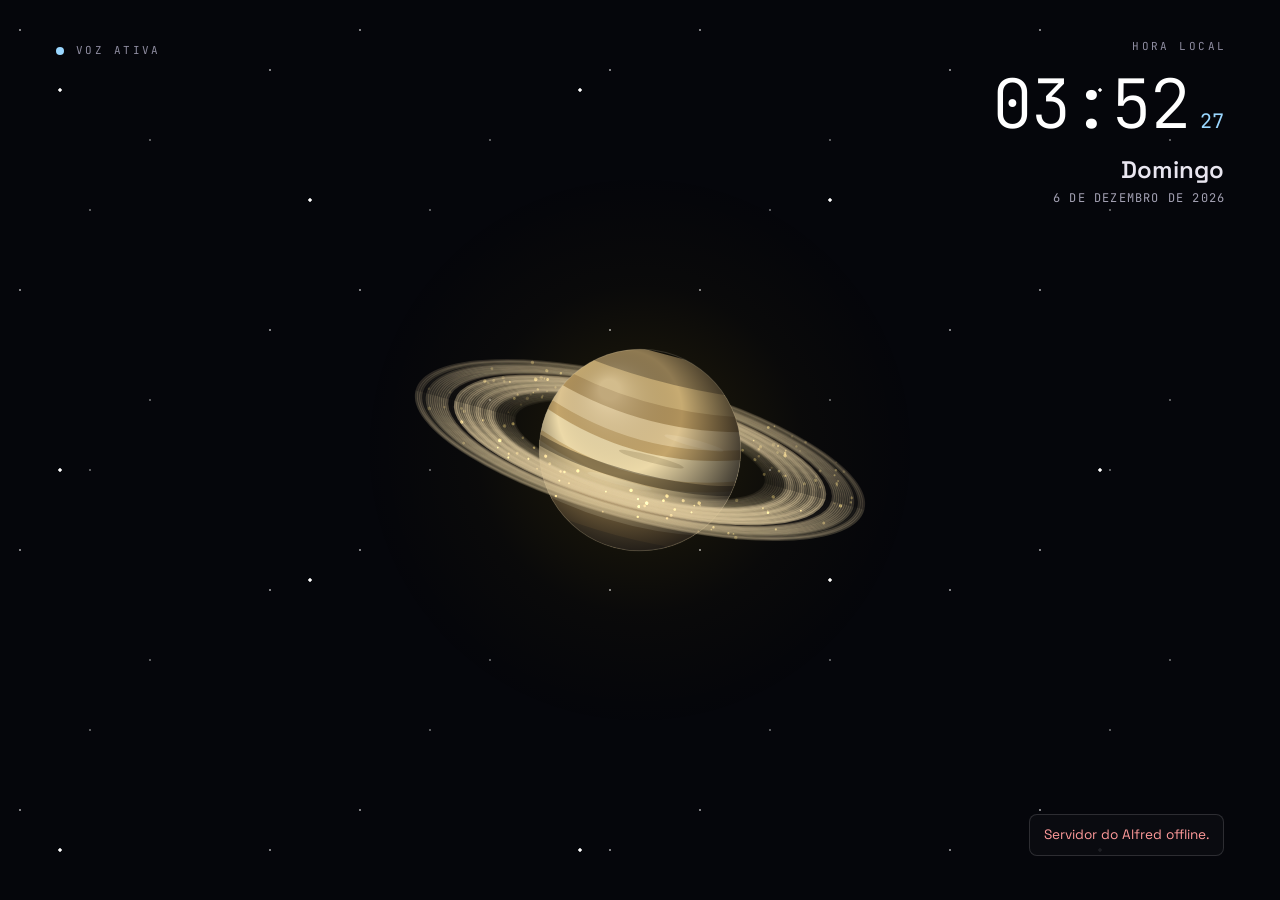
==== commit 3f453e7c: "feat(alfred): a Saturn-style planet at the centre of the panel - public/saturn.mjs: a banded planet " ====
--- a/contrib/alfred/public/index.html
+++ b/contrib/alfred/public/index.html
@@ -31,7 +31,7 @@
       </section>
       <main class="stage" aria-label="Alfred">
         <canvas id="orb" aria-hidden="true"></canvas>
-        <p class="tap-hint" id="tapHint" hidden>Toque no globo para falar</p>
+        <p class="tap-hint" id="tapHint" hidden>Toque no planeta para falar</p>
         <!-- ligar, WhatsApp e, pelo celular, sites e mapas: o Alfred nunca faz sozinho, mostra o botão -->
         <div class="actions" id="actions" hidden></div>
         <p class="sr-only" id="state" data-state="idle" aria-live="polite">Em espera</p>
@@ -73,6 +73,13 @@
           <a class="ghost button-link" id="ntfyLink" href="#">Receber avisos no celular</a>
           <p class="help" id="ntfyHelp"></p>
         </div>
+        <label class="field" for="visual">
+          Planeta do painel
+          <select id="visual">
+            <option value="saturno">Saturno</option>
+            <option value="globo">Globo de partículas</option>
+          </select>
+        </label>
         <label class="field" for="clapSensitivity" id="clapSensitivityField" hidden>
           Sensibilidade das palmas
           <select id="clapSensitivity">
@@ -149,7 +156,7 @@
           <dt>Servidor</dt>
           <dd id="online">online</dd>
         </dl>
-        <p class="help">Diga “Alfred, …” ou bata duas palmas para chamar · a conversa segue sem repetir o nome · “tchau” encerra · clique no globo para conversar · segure Espaço para uma frase · Esc interrompe a fala · tecla M abre e fecha este menu</p>
+        <p class="help">Diga “Alfred, …” ou bata duas palmas para chamar · a conversa segue sem repetir o nome · “tchau” encerra · clique no planeta para conversar · segure Espaço para uma frase · Esc interrompe a fala · tecla M abre e fecha este menu</p>
       </section>
     </aside>
 
@@ -165,6 +172,7 @@
         matchWakeWord,
       } from "./voice.mjs";
       import { STATE_LABELS, createOrb, playGothamTheme, setupDrawer } from "./hud.mjs";
+      import { createSaturn } from "./saturn.mjs";
       import { indicatorFor, renderNews, startClock, startNews } from "./screen.mjs";
       import { startClapListener } from "./clap.mjs";
 
@@ -214,7 +222,15 @@
       }
 
       // ---------- HUD ----------
-      const orb = createOrb($("orb"));
+      // O planeta do centro: Saturno (padrão) ou o globo de partículas de antes (menu → Planeta).
+      const visual = store.get("visual", "saturno") === "globo" ? "globo" : "saturno";
+      $("orb").classList.toggle("saturn", visual === "saturno");
+      const orb = visual === "globo" ? createOrb($("orb")) : createSaturn($("orb"));
+      $("visual").value = visual;
+      $("visual").addEventListener("change", (e) => {
+        store.set("visual", e.target.value);
+        location.reload(); // o planeta é desenhado ao abrir a página
+      });
       const menu = setupDrawer({ button: $("menuBtn"), drawer: $("drawer"), scrim: $("scrim"), restoreFocus: false });
       startClock({ hm: $("clockHM"), sec: $("clockSec"), day: $("clockDay"), date: $("clockDate") });
       // a chave “Frases gravadas” só aparece quando há alguma frase gravada em public/frases/
@@ -298,7 +314,7 @@
 
       // Sem nenhum clique, o navegador pode bloquear o som (e as palmas). O atalho do Alfred abre
       // o Edge já liberado; fora dele, um clique no globo libera.
-      const SOUND_LOCKED = "Clique no globo uma vez para ligar o som do Alfred.";
+      const SOUND_LOCKED = "Clique no planeta uma vez para ligar o som do Alfred.";
       let soundLocked = false;
       let greeted = false;
       // Ao abrir: na primeira vez do dia, o "bom dia" completo (dia, hora, clima e notícias);
--- a/contrib/alfred/public/screen.css
+++ b/contrib/alfred/public/screen.css
@@ -157,6 +157,11 @@
   -webkit-tap-highlight-color: transparent;
 }
 
+/* Saturn's rings need more room than the globe */
+#orb.saturn {
+  width: calc(560 * var(--u));
+}
+
 /* ---------- under the globe: the phone's hint and the buttons (call, WhatsApp, open) ---------- */
 .tap-hint {
   position: absolute;
@@ -358,6 +363,9 @@
   #orb {
     width: min(84vw, 50vh, 420px);
   }
+  #orb.saturn {
+    width: min(96vw, 54vh, 480px);
+  }
   .tap-hint,
   .actions {
     position: static;
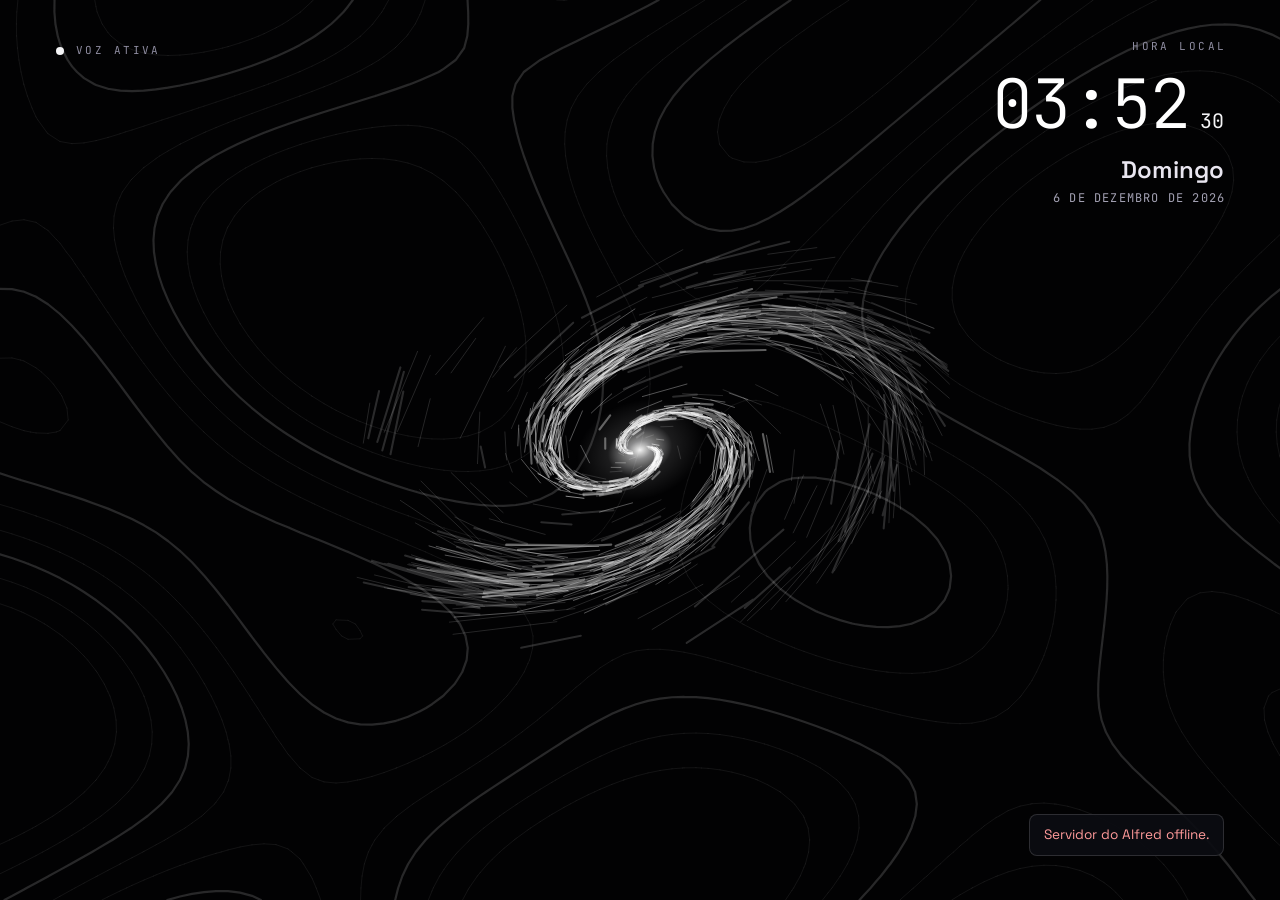
==== commit 852b4cd7: "feat(alfred): abstract neural pathways at the centre of the panel, with subject points to touch - pu" ====
--- a/contrib/alfred/public/index.html
+++ b/contrib/alfred/public/index.html
@@ -31,7 +31,7 @@
       </section>
       <main class="stage" aria-label="Alfred">
         <canvas id="orb" aria-hidden="true"></canvas>
-        <p class="tap-hint" id="tapHint" hidden>Toque no planeta para falar</p>
+        <p class="tap-hint" id="tapHint" hidden>Toque no centro para falar</p>
         <!-- ligar, WhatsApp e, pelo celular, sites e mapas: o Alfred nunca faz sozinho, mostra o botão -->
         <div class="actions" id="actions" hidden></div>
         <p class="sr-only" id="state" data-state="idle" aria-live="polite">Em espera</p>
@@ -74,8 +74,9 @@
           <p class="help" id="ntfyHelp"></p>
         </div>
         <label class="field" for="visual">
-          Planeta do painel
+          Centro do painel
           <select id="visual">
+            <option value="neural">Vias neurais</option>
             <option value="saturno">Saturno</option>
             <option value="globo">Globo de partículas</option>
           </select>
@@ -156,7 +157,7 @@
           <dt>Servidor</dt>
           <dd id="online">online</dd>
         </dl>
-        <p class="help">Diga “Alfred, …” ou bata duas palmas para chamar · a conversa segue sem repetir o nome · “tchau” encerra · clique no planeta para conversar · segure Espaço para uma frase · Esc interrompe a fala · tecla M abre e fecha este menu</p>
+        <p class="help">Diga “Alfred, …” ou bata duas palmas para chamar · a conversa segue sem repetir o nome · “tchau” encerra · clique no centro da tela para conversar · toque num ponto aceso para ouvir sobre ele · segure Espaço para uma frase · Esc interrompe a fala · tecla M abre e fecha este menu</p>
       </section>
     </aside>
 
@@ -173,6 +174,7 @@
       } from "./voice.mjs";
       import { STATE_LABELS, createOrb, playGothamTheme, setupDrawer } from "./hud.mjs";
       import { createSaturn } from "./saturn.mjs";
+      import { NEWS_PROMPT, createNeural, topicLabel } from "./neural.mjs";
       import { indicatorFor, renderNews, startClock, startNews } from "./screen.mjs";
       import { startClapListener } from "./clap.mjs";
 
@@ -222,10 +224,16 @@
       }
 
       // ---------- HUD ----------
-      // O planeta do centro: Saturno (padrão) ou o globo de partículas de antes (menu → Planeta).
-      const visual = store.get("visual", "saturno") === "globo" ? "globo" : "saturno";
+      // O centro do painel: as vias neurais (padrão), com os pontos de assunto; no menu dá para
+      // voltar ao Saturno ou ao globo de partículas.
+      const visual = ["saturno", "globo"].includes(store.get("visual", "neural")) ? store.get("visual", "neural") : "neural";
       $("orb").classList.toggle("saturn", visual === "saturno");
-      const orb = visual === "globo" ? createOrb($("orb")) : createSaturn($("orb"));
+      $("orb").classList.toggle("neural", visual === "neural");
+      const orb = visual === "globo" ? createOrb($("orb")) : visual === "saturno" ? createSaturn($("orb")) : createNeural($("orb"));
+      // os assuntos da conversa guardada voltam como pontos acesos
+      for (const m of history.filter((h) => h.role === "user" && !h.content.startsWith(NEWS_PROMPT)).slice(-6)) {
+        orb.addTopic?.(topicLabel(m.content), m.content, { quiet: true });
+      }
       $("visual").value = visual;
       $("visual").addEventListener("change", (e) => {
         store.set("visual", e.target.value);
@@ -314,7 +322,7 @@
 
       // Sem nenhum clique, o navegador pode bloquear o som (e as palmas). O atalho do Alfred abre
       // o Edge já liberado; fora dele, um clique no globo libera.
-      const SOUND_LOCKED = "Clique no planeta uma vez para ligar o som do Alfred.";
+      const SOUND_LOCKED = "Clique no centro da tela uma vez para ligar o som do Alfred.";
       let soundLocked = false;
       let greeted = false;
       // Ao abrir: na primeira vez do dia, o "bom dia" completo (dia, hora, clima e notícias);
@@ -474,10 +482,13 @@
       });
 
       // ---------- Conversa ----------
-      async function ask(text, { viaVoice = false } = {}) {
+      async function ask(text, { viaVoice = false, node = 0 } = {}) {
         text = text.trim();
         if (!text || busy) return;
         quietAlarm();
+        // o assunto vira um ponto aceso nas vias neurais (ou acende o ponto que foi tocado)
+        // ("sim", "tchau" e outras respostas de uma palavra só não são assunto)
+        orb.setActive?.(node || (/\S\s+\S/.test(text) ? orb.addTopic?.(topicLabel(text), text) : 0));
         busy = true;
         cueNext = viaVoice;
         clearActions();
@@ -829,12 +840,19 @@
         $("orb").addEventListener(ev, () => clearTimeout(pressTimer));
       }
       $("orb").addEventListener("contextmenu", (e) => e.preventDefault());
-      $("orb").addEventListener("click", () => {
+      $("orb").addEventListener("click", (e) => {
         if (longPressed) return; // foi o toque longo do menu
         const wasLocked = soundLocked;
         unlockAudio();
         if (wasLocked) return; // esse clique só ligou o som (e o “Alfred a postos”)
         if (intro) return stopIntro();
+        // tocou num ponto de assunto (uma notícia, algo já conversado): o Alfred fala dele
+        const point = orb.pick?.(e.offsetX, e.offsetY);
+        if (point) {
+          const wait = busy ? 150 : 0;
+          if (busy) interrupt();
+          return setTimeout(() => ask(point.prompt, { node: point.id }), wait);
+        }
         if (voiceSession) {
           interrupt(); // encerrar a conversa também corta a resposta em andamento
           endVoiceSession();
@@ -1080,6 +1098,7 @@
         interrupt();
         history = [];
         store.set("history", history);
+        orb.clearTopics?.();
         render();
       });
 
@@ -1124,8 +1143,10 @@
           if (!res.ok) throw new Error("news " + res.status);
           return res.json();
         },
-        show: (view) =>
-          renderNews({ panel: $("news"), tag: $("newsTag"), title: $("newsTitle"), summary: $("newsSummary"), more: $("newsMore") }, view),
+        show: (view) => {
+          renderNews({ panel: $("news"), tag: $("newsTag"), title: $("newsTitle"), summary: $("newsSummary"), more: $("newsMore") }, view);
+          orb.setNews?.([view.title, ...view.more.map((m) => m.title)]); // as notícias também viram pontos
+        },
       });
 
       // ---------- Botões: ligar, WhatsApp e (pelo celular) abrir sites e mapas ----------
--- a/contrib/alfred/public/screen.css
+++ b/contrib/alfred/public/screen.css
@@ -162,6 +162,23 @@
   width: calc(560 * var(--u));
 }
 
+/* the abstract look (neural pathways): black and white; the contour lines are painted by neural.mjs */
+body.voice-only.mono {
+  --sky: #020203;
+  --void: #020203;
+  --accent: #f4f4f6;
+  background-image: none;
+}
+
+/* the neural pathways are wider than tall, with room for the points' names */
+#orb.neural {
+  width: calc(640 * var(--u));
+  aspect-ratio: 640 / 540;
+}
+#orb.neural ~ .actions {
+  top: calc(50% + 285 * var(--u));
+}
+
 /* ---------- under the globe: the phone's hint and the buttons (call, WhatsApp, open) ---------- */
 .tap-hint {
   position: absolute;
@@ -366,6 +383,9 @@
   #orb.saturn {
     width: min(96vw, 54vh, 480px);
   }
+  #orb.neural {
+    width: min(100%, 62vh, 520px);
+  }
   .tap-hint,
   .actions {
     position: static;
